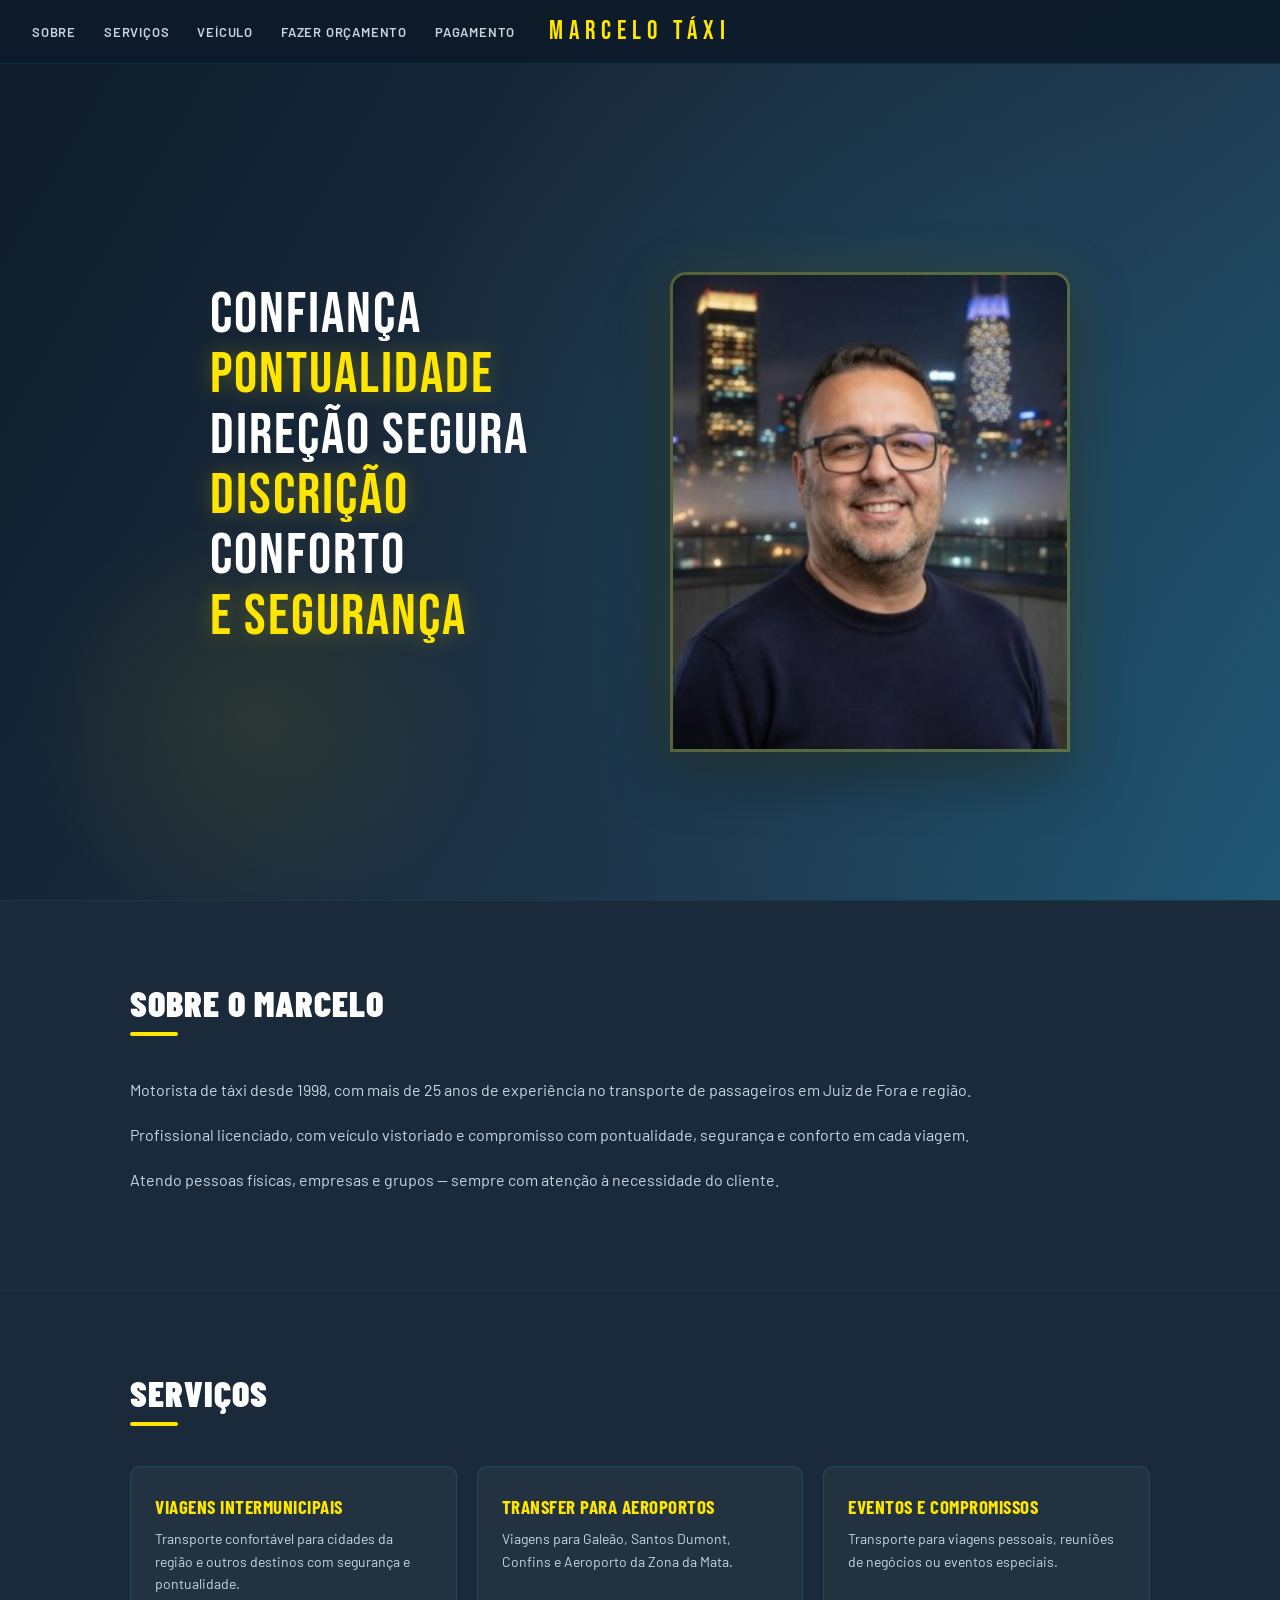
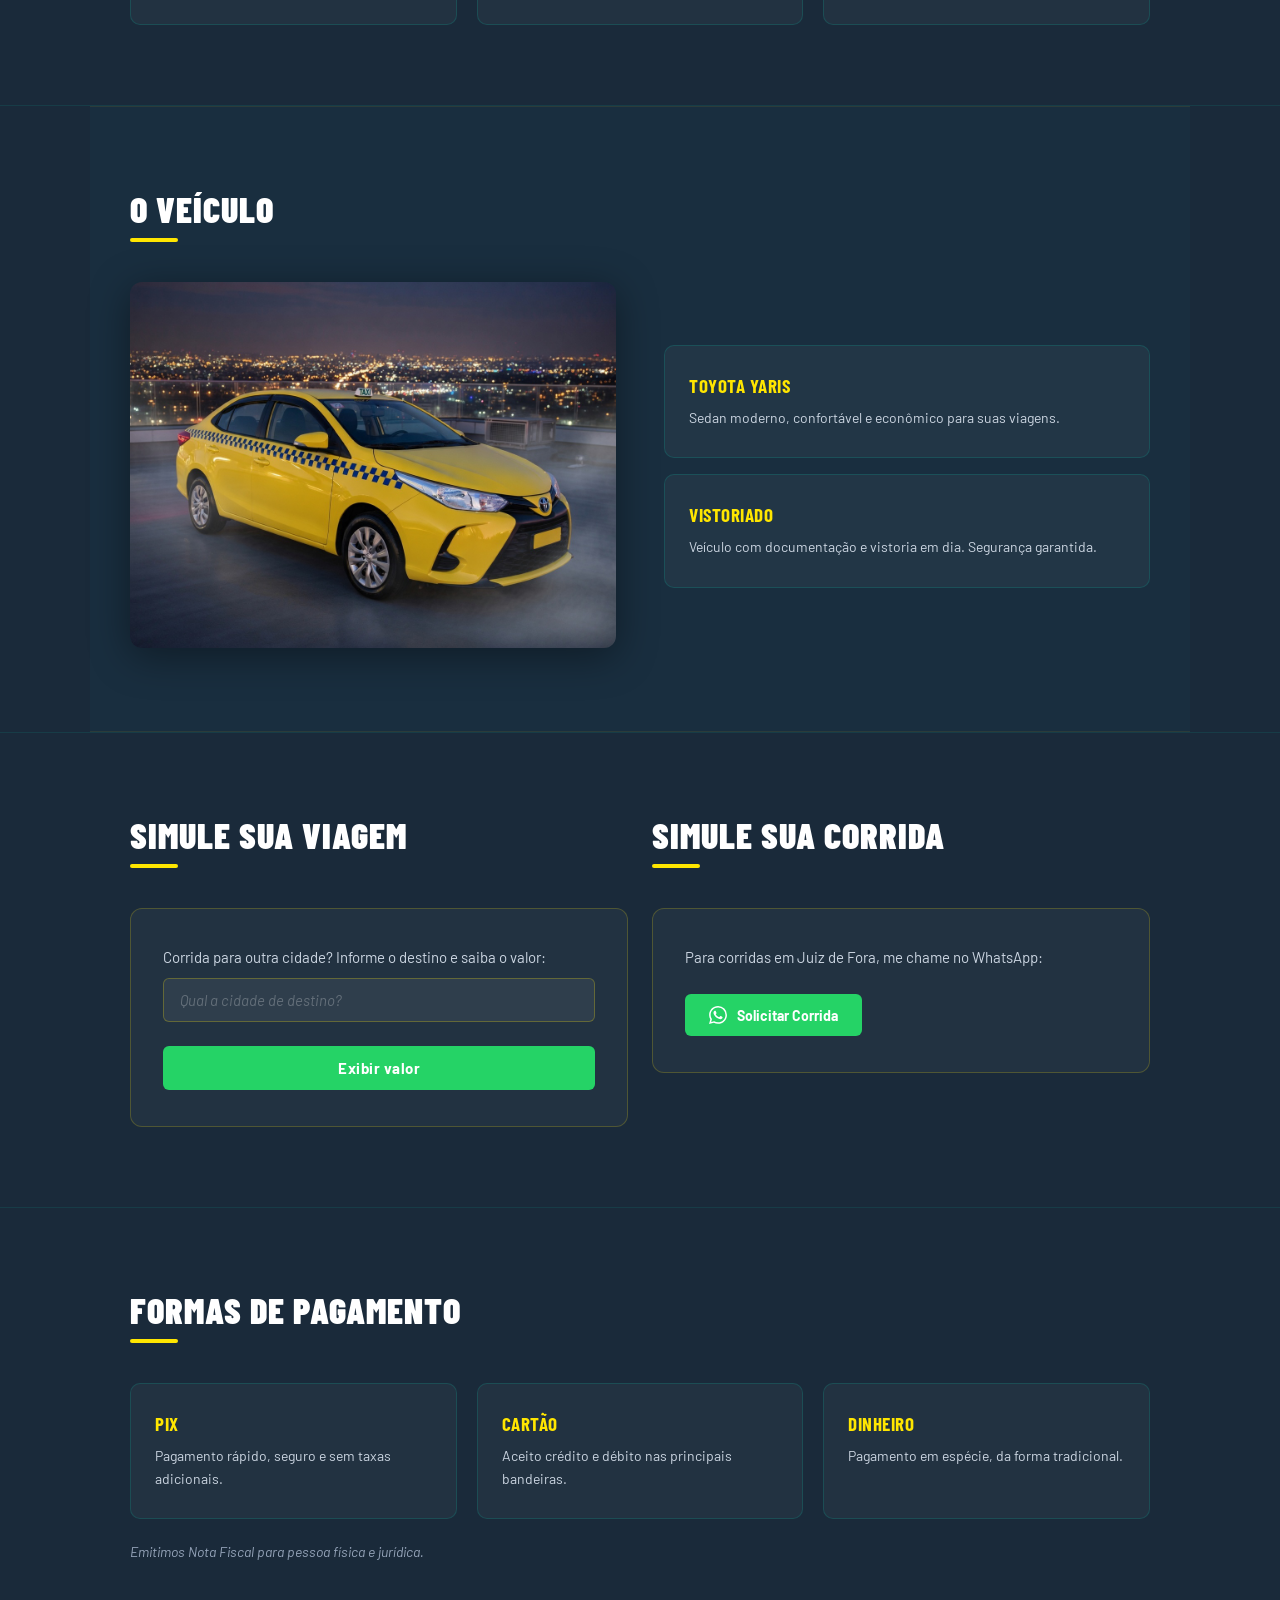
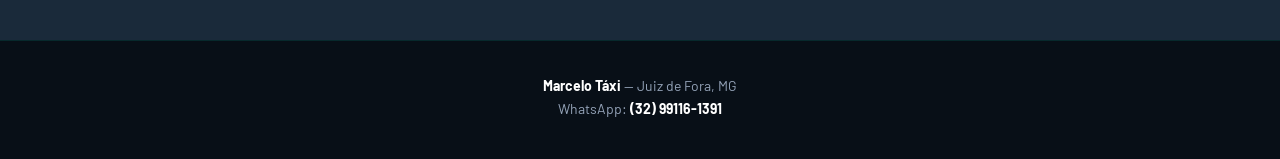
==== index.html @ bb68e085 "Update index.html" ====
<!DOCTYPE html>
<html lang="pt-br">
<head>

<meta charset="UTF-8">
<meta name="viewport" content="width=device-width, initial-scale=1.0">
<title>Marcelo Táxi | Juiz de Fora</title>
<meta name="description" content="Táxi em Juiz de Fora com motorista experiente desde 1998. Viagens intermunicipais, transfer para aeroportos e transporte confortável com veículo vistoriado.">
<link rel="stylesheet" href="style.css">

</head>
<body>

<!-- ── NAVBAR ── -->
<header>
  <div class="header-brand">
    <h1>Marcelo <span>Táxi</span></h1>
  </div>
  <nav>
    <a href="#sobre">Sobre</a>
    <a href="#servicos">Serviços</a>
    <a href="#veiculo">Veículo</a>
    <a href="#calculadora">Fazer Orçamento</a>
    <a href="#pagamento">Pagamento</a>
  </nav>
</header>

<!-- ── HERO ── -->
<section class="hero">
  <div class="hero-inner">

    <div class="hero-text">
      <div class="palavras">
        <span class="palavra pw">CONFIANÇA</span>
        <span class="palavra py">PONTUALIDADE</span>
        <span class="palavra pw">DIREÇÃO SEGURA</span>
        <span class="palavra py">DISCRIÇÃO</span>
        <span class="palavra pw">CONFORTO</span>
        <span class="palavra py">E SEGURANÇA</span>
      </div>
    </div>

    <div class="hero-photo">
      <img src="marcelo_do_taxi.png" alt="Marcelo — Motorista de Táxi em Juiz de Fora">
    </div>

  </div>
</section>

<hr class="divider">

<!-- ── SOBRE ── -->
<section id="sobre" class="section">
  <div class="sobre-inner">
    <div>
      <h2>Sobre o Marcelo</h2>
      <p>Motorista de táxi desde 1998, com mais de 25 anos de experiência no transporte de passageiros em Juiz de Fora e região.</p>
      <p>Profissional licenciado, com veículo vistoriado e compromisso com pontualidade, segurança e conforto em cada viagem.</p>
      <p>Atendo pessoas físicas, empresas e grupos — sempre com atenção à necessidade do cliente.</p>
    </div>
  </div>
</section>

<hr class="divider">

<!-- ── SERVIÇOS ── -->
<section id="servicos" class="section">
  <h2>Serviços</h2>
  <div class="cards">
    <div class="card">
      <h3>Viagens intermunicipais</h3>
      <p>Transporte confortável para cidades da região e outros destinos com segurança e pontualidade.</p>
    </div>
    <div class="card">
      <h3>Transfer para aeroportos</h3>
      <p>Viagens para Galeão, Santos Dumont, Confins e Aeroporto da Zona da Mata.</p>
    </div>
    <div class="card">
      <h3>Eventos e compromissos</h3>
      <p>Transporte para viagens pessoais, reuniões de negócios ou eventos especiais.</p>
    </div>
  </div>
</section>

<hr class="divider">

<!-- ── VEÍCULO ── -->
<section id="veiculo" class="section">
  <h2>O veículo</h2>
  <div class="veiculo-inner">
    <div class="veiculo-foto">
      <img src="taxidosite.jpg" alt="Toyota Yaris Táxi — Marcelo Juiz de Fora">
    </div>
    <div class="veiculo-info">
      <div class="card">
        <h3>Toyota Yaris</h3>
        <p>Sedan moderno, confortável e econômico para suas viagens.</p>
      </div>
      <div class="card">
        <h3>Vistoriado</h3>
        <p>Veículo com documentação e vistoria em dia. Segurança garantida.</p>
      </div>
    </div>
  </div>
</section>

<hr class="divider">

<!-- ── CALCULADORA ── -->
<section id="calculadora" class="section">
  <div class="calc-layout">
    <div>
      <h2>Simule sua viagem</h2>
      <div class="calc-card">
        <div class="calc-input-wrap">
          <label>Corrida para outra cidade? Informe o destino e saiba o valor:</label>
          <input type="text" id="destino-texto" placeholder="Qual a cidade de destino?" class="calc-input">
        </div>
        <div id="tempo-estimado"></div>
        <button class="calc-btn" onclick="exibirValor()">Exibir valor</button>
        <div id="resultado-calc"></div>
      </div>
    </div>
    <div>
      <h2 class="calc-jf-titulo">Simule sua corrida</h2>
      <div class="calc-jf-card">
        <p class="calc-jf-texto">Para corridas em Juiz de Fora, me chame no WhatsApp:</p>
        <a class="calc-wa-btn" href="https://wa.me/5532991161391?text=Oi%20Marcelo%2C%20preciso%20de%20uma%20corrida%2C%20voc%C3%AA%20est%C3%A1%20dispon%C3%ADvel%3F" target="_blank">
          <svg xmlns="http://www.w3.org/2000/svg" width="18" height="18" viewBox="0 0 24 24" fill="white" style="flex-shrink:0"><path d="M17.472 14.382c-.297-.149-1.758-.867-2.03-.967-.273-.099-.471-.148-.67.15-.197.297-.767.966-.94 1.164-.173.199-.347.223-.644.075-.297-.15-1.255-.463-2.39-1.475-.883-.788-1.48-1.761-1.653-2.059-.173-.297-.018-.458.13-.606.134-.133.298-.347.446-.52.149-.174.198-.298.298-.497.099-.198.05-.371-.025-.52-.075-.149-.669-1.612-.916-2.207-.242-.579-.487-.5-.669-.51-.173-.008-.371-.01-.57-.01-.198 0-.52.074-.792.372-.272.297-1.04 1.016-1.04 2.479 0 1.462 1.065 2.875 1.213 3.074.149.198 2.096 3.2 5.077 4.487.709.306 1.262.489 1.694.625.712.227 1.36.195 1.871.118.571-.085 1.758-.719 2.006-1.413.248-.694.248-1.289.173-1.413-.074-.124-.272-.198-.57-.347m-5.421 7.403h-.004a9.87 9.87 0 01-5.031-1.378l-.361-.214-3.741.982.998-3.648-.235-.374a9.86 9.86 0 01-1.51-5.26c.001-5.45 4.436-9.884 9.888-9.884 2.64 0 5.122 1.03 6.988 2.898a9.825 9.825 0 012.893 6.994c-.003 5.45-4.437 9.884-9.885 9.884m8.413-18.297A11.815 11.815 0 0012.05 0C5.495 0 .16 5.335.157 11.892c0 2.096.547 4.142 1.588 5.945L.057 24l6.305-1.654a11.882 11.882 0 005.683 1.448h.005c6.554 0 11.89-5.335 11.893-11.893a11.821 11.821 0 00-3.48-8.413z"/></svg>
          Solicitar Corrida
        </a>
      </div>
    </div>
  </div>
</section>

<hr class="divider">

<!-- ── PAGAMENTO ── -->
<section id="pagamento" class="section">
  <h2>Formas de pagamento</h2>
  <div class="cards">
    <div class="card">
      <h3>Pix</h3>
      <p>Pagamento rápido, seguro e sem taxas adicionais.</p>
    </div>
    <div class="card">
      <h3>Cartão</h3>
      <p>Aceito crédito e débito nas principais bandeiras.</p>
    </div>
    <div class="card">
      <h3>Dinheiro</h3>
      <p>Pagamento em espécie, da forma tradicional.</p>
    </div>
  </div>
  <p class="pagamento-nf">Emitimos Nota Fiscal para pessoa física e jurídica.</p>
</section>

<!-- ── FOOTER ── -->
<footer>
  <p><strong>Marcelo Táxi</strong> — Juiz de Fora, MG</p>
  <p>WhatsApp: <strong>(32) 99116-1391</strong></p>
</footer>

<script src="script.js"></script>
</body>
</html>
---- style.css ----
@import url('https://fonts.googleapis.com/css2?family=Bebas+Neue&family=Barlow+Condensed:wght@700;900&family=Barlow:wght@400;500;600&display=swap');

:root {
  --teal: #FFE600;
  --teal-dark: #ccb800;
  --navy: #1a2a3a;
  --magenta: #6b7280;
  --magenta-hover: #4b5563;
  --white: #ffffff;
  --light: #f0f4f8;
  --gray: #cbd5e1;
  --text-muted: #94a3b8;
  --baltic: #1f6b8e;
  --baltic-hover: #175a78;
}

*, *::before, *::after { box-sizing: border-box; margin: 0; padding: 0; }
html { scroll-behavior: smooth; }

body {
  font-family: 'Barlow', sans-serif;
  background: var(--navy);
  color: var(--white);
  overflow-x: hidden;
}

/* ── NAVBAR ── */
header {
  position: fixed;
  top: 0; left: 0; right: 0;
  z-index: 100;
  display: flex;
  align-items: center;
  justify-content: space-between;
  padding: 0 32px;
  height: 64px;
  background: rgba(13, 27, 42, 0.95);
  backdrop-filter: blur(12px);
  border-bottom: 1px solid rgba(0,184,160,0.15);
}

.header-brand {
  position: absolute;
  left: 50%;
  transform: translateX(-50%);
}

.header-brand h1 {
  font-family: 'Bebas Neue', sans-serif;
  font-size: 26px;
  font-weight: 400;
  letter-spacing: 6px;
  text-transform: uppercase;
  color: #FFE600;
}

.header-brand h1 span { color: #FFE600; }

nav { display: flex; gap: 28px; align-items: center; }

nav a {
  text-decoration: none;
  font-size: 13px;
  font-weight: 600;
  color: var(--gray);
  letter-spacing: 0.8px;
  text-transform: uppercase;
  transition: color 0.2s;
}

nav a:hover { color: var(--teal); }

/* ── HERO ── */
.hero {
  min-height: 100vh;
  padding-top: 64px;
  display: flex;
  align-items: center;
  position: relative;
  overflow: hidden;
  background: linear-gradient(120deg, #0d1b2a 0%, #1a2a3a 40%, #1f3a50 70%, #1f6b8e 120%);
}

.hero::before {
  content: '';
  position: absolute;
  inset: 0;
  background:
    radial-gradient(ellipse 60% 80% at 70% 50%, rgba(31,107,142,0.25) 0%, transparent 70%),
    radial-gradient(ellipse 30% 40% at 20% 80%, rgba(255,230,0,0.08) 0%, transparent 60%);
}

.hero-inner {
  position: relative;
  z-index: 2;
  max-width: 1100px;
  margin: 0 auto;
  padding: 80px 40px;
  display: grid;
  grid-template-columns: 1fr 1fr;
  align-items: center;
  gap: 60px;
}

.palavras {
  display: flex;
  flex-direction: column;
  gap: 0px;
  line-height: 1.05;
  margin-bottom: 32px;
}

.palavra {
  font-family: 'Bebas Neue', sans-serif;
  font-weight: 400;
  text-transform: uppercase;
  letter-spacing: 2px;
  display: block;
  font-size: clamp(36px, 4.5vw, 62px);
}

.pw { color: #ffffff; }
.py { color: #FFE600; filter: drop-shadow(0 0 10px rgba(255,230,0,0.25)); }
.ps {
  font-family: 'Barlow', sans-serif;
  font-weight: 600;
  font-size: clamp(13px, 1.3vw, 18px);
  color: #ffffff;
  letter-spacing: 1px;
  text-transform: none;
  opacity: 0.7;
  margin-top: 4px;
}

.hero-btn {
  display: inline-flex;
  align-items: center;
  gap: 10px;
  color: var(--white);
  padding: 14px 32px;
  font-size: 15px;
  font-weight: 700;
  text-decoration: none;
  border-radius: 4px;
  letter-spacing: 0.5px;
  transition: background 0.2s, transform 0.15s;
  border: none;
  cursor: pointer;
}

.hero-btn.whatsapp-btn { background: #25d366; }
.hero-btn.whatsapp-btn:hover { background: #1ebe5d; transform: translateY(-2px); }

/* ── HERO NOME ── */
.hero-photo {
  display: flex;
  flex-direction: column;
  align-items: center;
  justify-content: flex-end;
  margin-top: 60px;
}

.hero-nome {
  font-family: 'Bebas Neue', sans-serif;
  font-size: clamp(16px, 1.8vw, 22px);
  font-weight: 400;
  letter-spacing: 2px;
  text-transform: uppercase;
  color: #ffffff;
  text-align: center;
  margin-bottom: 14px;
}

.hero-nome span {
  color: #FFE600;
}

.hero-photo img {
  width: 100%;
  max-width: 400px;
  height: 480px;
  object-fit: cover;
  object-position: top center;
  border-radius: 16px 16px 0 0;
  border: 3px solid rgba(255,230,0,0.25);
  box-shadow: 0 0 60px rgba(255,230,0,0.10), 0 20px 60px rgba(0,0,0,0.4);
}

/* ── SECTIONS ── */
.section {
  max-width: 1100px;
  margin: 0 auto;
  padding: 80px 40px;
}

.section h2 {
  font-family: 'Barlow Condensed', sans-serif;
  font-size: 36px;
  font-weight: 900;
  text-transform: uppercase;
  letter-spacing: 1px;
  color: var(--white);
  margin-bottom: 40px;
  display: inline-block;
}

.section h2::after {
  content: '';
  display: block;
  width: 48px;
  height: 4px;
  background: var(--teal);
  margin-top: 8px;
  border-radius: 2px;
}

.divider { border: none; border-top: 1px solid rgba(0,184,160,0.12); }

/* ── CARDS ── */
.cards {
  display: grid;
  grid-template-columns: repeat(auto-fit, minmax(220px, 1fr));
  gap: 20px;
}

.card {
  background: rgba(255,255,255,0.04);
  border: 1px solid rgba(0,184,160,0.2);
  border-radius: 10px;
  padding: 28px 24px;
  transition: border-color 0.2s, transform 0.2s;
}

.card:hover { border-color: var(--teal); transform: translateY(-4px); }

.card h3 {
  font-family: 'Barlow Condensed', sans-serif;
  font-size: 19px;
  font-weight: 700;
  text-transform: uppercase;
  color: var(--teal);
  margin-bottom: 10px;
  letter-spacing: 0.5px;
}

.card p { font-size: 14px; color: var(--gray); line-height: 1.6; }

/* ── SOBRE ── */
#sobre .sobre-inner { display: grid; grid-template-columns: 1fr; gap: 60px; align-items: center; }
#sobre p { font-size: 16px; line-height: 1.8; color: var(--gray); margin-bottom: 16px; }

/* ── VEICULO ── */
#veiculo {
  background: rgba(31,107,142,0.06);
  border-top: 1px solid rgba(255,230,0,0.08);
  border-bottom: 1px solid rgba(255,230,0,0.08);
}

.veiculo-inner { display: grid; grid-template-columns: 1fr 1fr; gap: 48px; align-items: center; }

.veiculo-foto img {
  width: 100%;
  border-radius: 12px;
  box-shadow: 0 8px 40px rgba(0,0,0,0.4);
}

.veiculo-info { display: flex; flex-direction: column; gap: 16px; }

/* ── CALCULADORA ── */
.calc-layout {
  display: grid;
  grid-template-columns: 1fr 1fr;
  gap: 24px;
  align-items: start;
}

.calc-jf-titulo {
  font-family: 'Barlow Condensed', sans-serif;
  font-size: 36px;
  font-weight: 900;
  text-transform: uppercase;
  letter-spacing: 1px;
  color: var(--white);
  margin-bottom: 40px;
  display: inline-block;
}

.calc-jf-titulo::after {
  content: '';
  display: block;
  width: 48px;
  height: 4px;
  background: var(--teal);
  margin-top: 8px;
  border-radius: 2px;
}

.calc-card {
  background: rgba(255,255,255,0.04);
  border: 1px solid rgba(255,230,0,0.2);
  border-radius: 12px;
  padding: 36px 32px;
}

.calc-jf-card {
  background: rgba(255,255,255,0.04);
  border: 1px solid rgba(255,230,0,0.2);
  border-radius: 12px;
  padding: 36px 32px;
  display: flex;
  flex-direction: column;
  gap: 20px;
}

.calc-jf-texto { font-size: 15px; color: var(--gray); line-height: 1.7; }

.calc-input-wrap { margin-bottom: 16px; }

.calc-input-wrap label {
  display: block;
  font-size: 15px;
  font-weight: 400;
  color: var(--gray);
  line-height: 1.7;
  margin-bottom: 8px;
  text-transform: none;
  letter-spacing: 0;
}

.calc-input {
  width: 100%;
  padding: 12px 16px;
  background: rgba(255,255,255,0.06);
  border: 1px solid rgba(255,230,0,0.25);
  border-radius: 6px;
  color: var(--white);
  font-size: 15px;
  font-family: 'Barlow', sans-serif;
  outline: none;
  transition: border-color 0.2s;
}

.calc-input:focus { border-color: var(--teal); }
.calc-input::placeholder { color: rgba(255,255,255,0.25); font-style: italic; }

.calc-btn {
  width: 100%;
  margin-top: 8px;
  background: #25d366;
  color: var(--white);
  border: none;
  padding: 13px;
  font-size: 15px;
  font-weight: 700;
  font-family: 'Barlow', sans-serif;
  letter-spacing: 0.5px;
  border-radius: 6px;
  cursor: pointer;
  transition: background 0.2s;
}

.calc-btn:hover { background: #1ebe5d; }

.calc-erro { color: #f87171; font-size: 14px; margin-top: 10px; display: block; }

.calc-sucesso {
  margin-top: 20px;
  background: rgba(255,230,0,0.04);
  border: 1px solid rgba(255,230,0,0.15);
  border-radius: 10px;
  padding: 20px;
  display: flex;
  flex-direction: column;
  gap: 16px;
}

.calc-divider { border: none; border-top: 1px solid rgba(255,255,255,0.08); }

.calc-ou {
  text-align: center;
  color: #94a3b8;
  font-size: 12px;
  font-weight: 700;
  letter-spacing: 1px;
  text-transform: uppercase;
}

.calc-opcao {
  border-radius: 8px;
  padding: 16px;
  display: flex;
  flex-direction: column;
  gap: 4px;
}

.calc-opcao.parcelado { background: rgba(255,255,255,0.05); border: 1px solid rgba(255,255,255,0.12); }
.calc-opcao.avista { background: rgba(255,230,0,0.07); border: 1px solid rgba(255,230,0,0.25); }

.calc-opcao-titulo {
  font-size: 11px;
  font-weight: 700;
  text-transform: uppercase;
  letter-spacing: 1px;
  color: #94a3b8;
  margin-bottom: 4px;
}

.calc-opcao.avista .calc-opcao-titulo { color: #FFE600; }
.calc-opcao-valor { font-size: 14px; color: #cbd5e1; }
.calc-opcao-valor span { font-size: 22px; font-weight: 700; color: #fff; }
.calc-opcao.avista .calc-opcao-valor span { color: #FFE600; font-size: 26px; }
.calc-opcao-total { font-size: 12px; color: #94a3b8; }
.calc-opcao-economia { font-size: 12px; color: #4ade80; font-weight: 600; }
.calc-pedagio { font-size: 11px; color: #94a3b8; font-style: italic; margin-top: 4px; }
.calc-pedagio-destaque { font-size: 12px; color: #fbbf24; font-weight: 600; margin-top: 6px; }

/* ── NÃO ENCONTRADO ── */
.calc-nao-encontrado {
  margin-top: 16px;
  background: rgba(255,255,255,0.04);
  border: 1px solid rgba(255,255,255,0.1);
  border-radius: 10px;
  padding: 20px;
  display: flex;
  flex-direction: column;
  gap: 10px;
}

.calc-nao-encontrado p { font-size: 14px; color: var(--gray); margin: 0; }
.calc-nao-encontrado p:first-child { color: #fbbf24; font-weight: 600; }

.calc-wa-btn {
  display: inline-flex;
  align-items: center;
  gap: 10px;
  background: #25d366;
  color: var(--white);
  padding: 12px 24px;
  font-size: 14px;
  font-weight: 700;
  text-decoration: none;
  border-radius: 6px;
  margin-top: 4px;
  transition: background 0.2s;
  width: fit-content;
}

.calc-wa-btn:hover { background: #1ebe5d; }

/* ── PAGAMENTO ── */
.pagamento-nf { margin-top: 24px; font-size: 14px; color: var(--text-muted); font-style: italic; }

/* ── FOOTER ── */
footer {
  background: #080f17;
  text-align: center;
  padding: 36px 20px;
  border-top: 1px solid rgba(0,184,160,0.15);
}

footer p { color: var(--text-muted); font-size: 14px; margin-bottom: 6px; }
footer p strong { color: var(--white); }

/* ── RESPONSIVE ── */
@media (max-width: 768px) {
  /* Navbar */
  header {
    padding: 0 16px;
    justify-content: center;
  }
  .header-brand {
    position: static;
    transform: none;
  }
  nav { display: none; }

  /* Hero */
  .hero-inner {
    grid-template-columns: 1fr;
    padding: 40px 24px 0;
    gap: 24px;
    text-align: center;
  }
  .palavras { align-items: center; }
  .hero-photo {
    margin-top: 0;
    justify-content: center;
  }
  .hero-photo img {
    height: 380px;
    max-width: 280px;
    border-radius: 12px 12px 0 0;
  }
  .hero-nome { font-size: 14px; letter-spacing: 1px; }

  /* Sections */
  .section { padding: 48px 20px; }

  /* Sobre */
  #sobre .sobre-inner { grid-template-columns: 1fr; gap: 24px; }

  /* Veiculo */
  .veiculo-inner { grid-template-columns: 1fr; gap: 24px; }

  /* Calculadora */
  .calc-layout { grid-template-columns: 1fr; gap: 40px; }
  .calc-jf-titulo { font-size: 28px; }

  /* Cards */
  .cards { grid-template-columns: 1fr; }
}
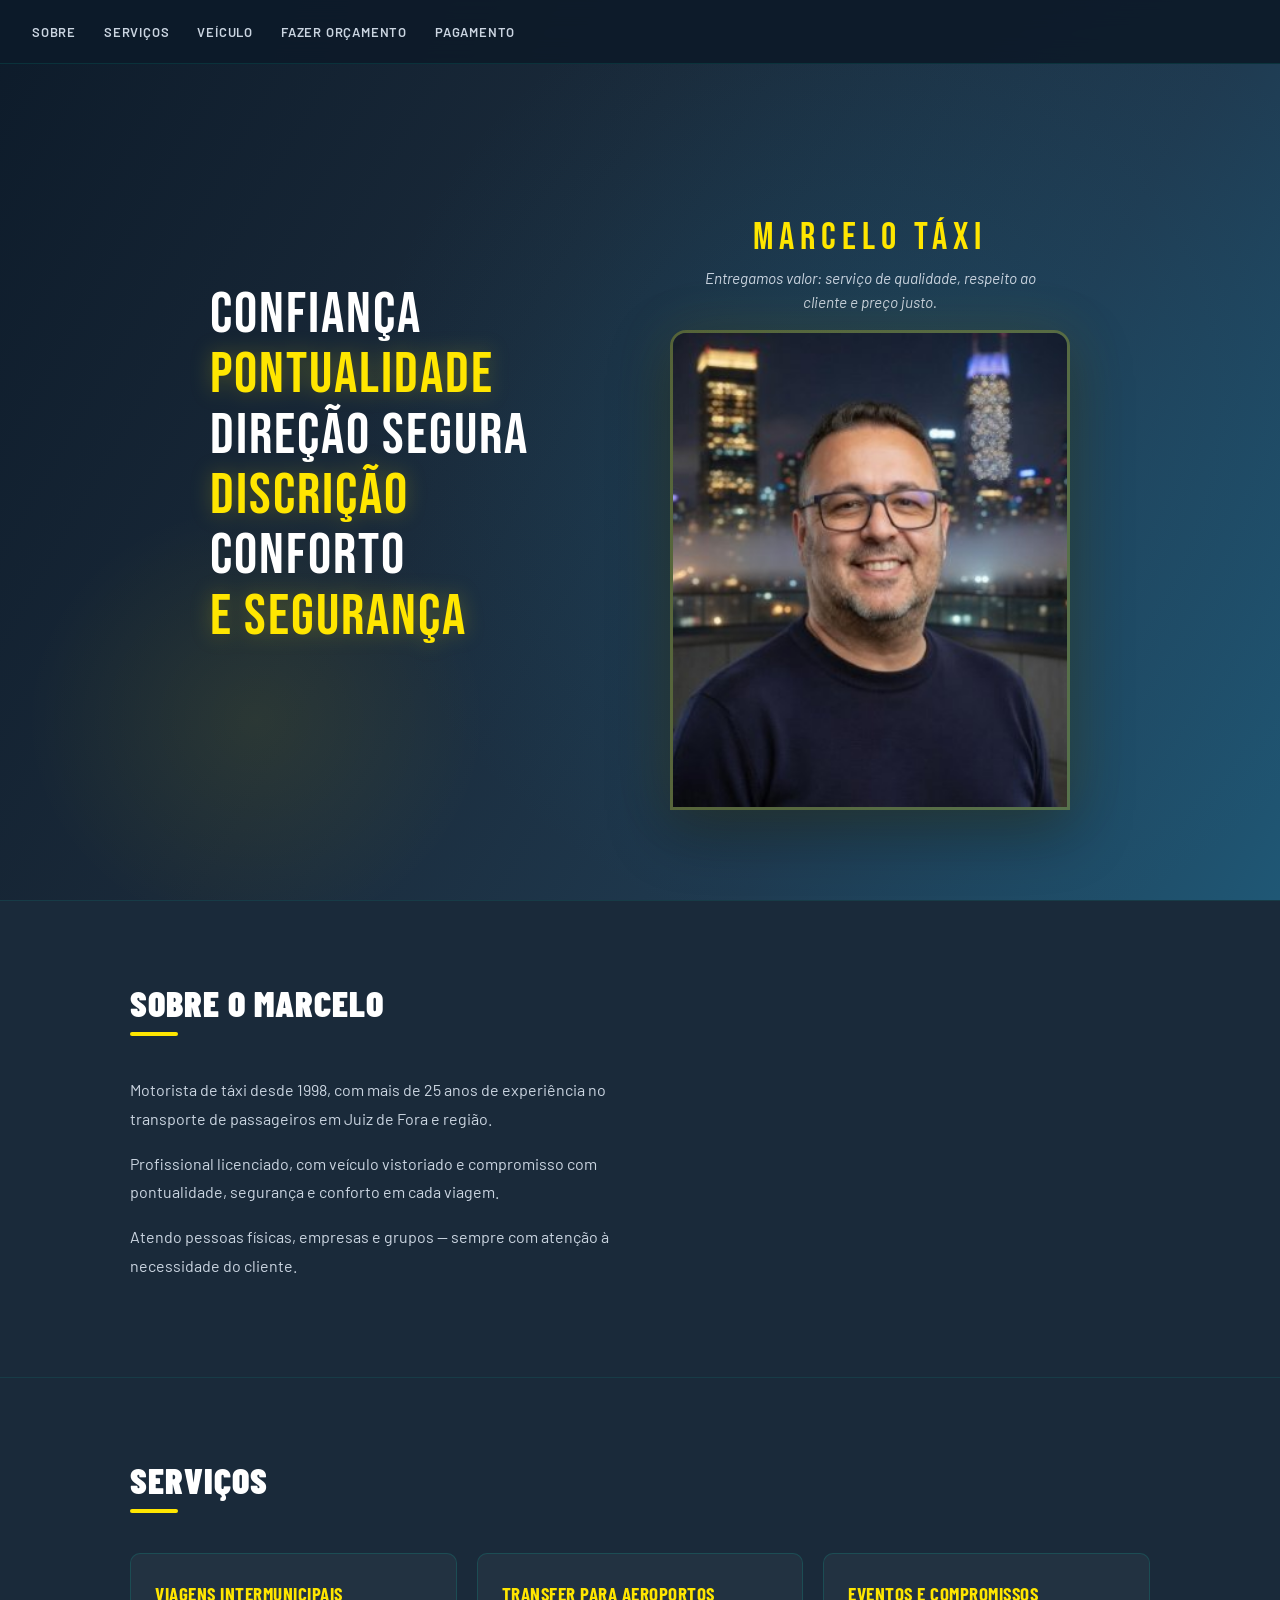
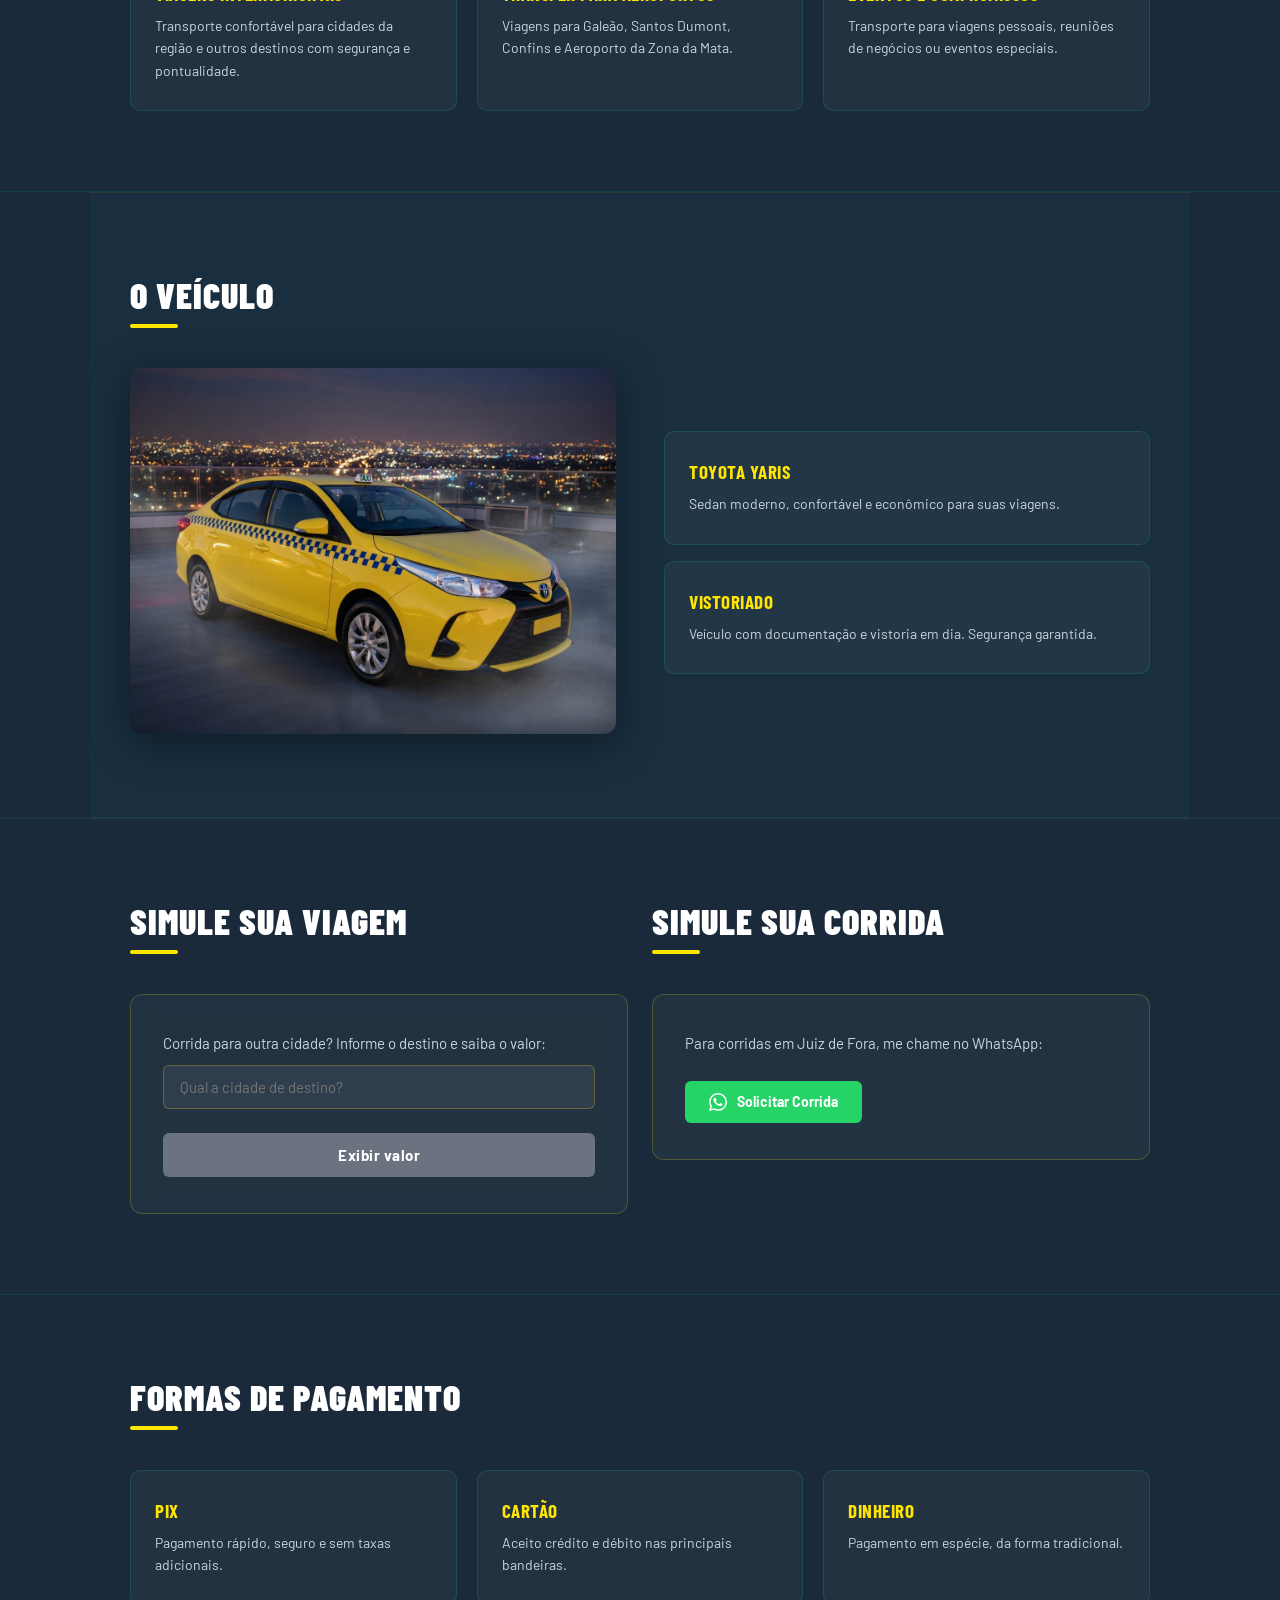
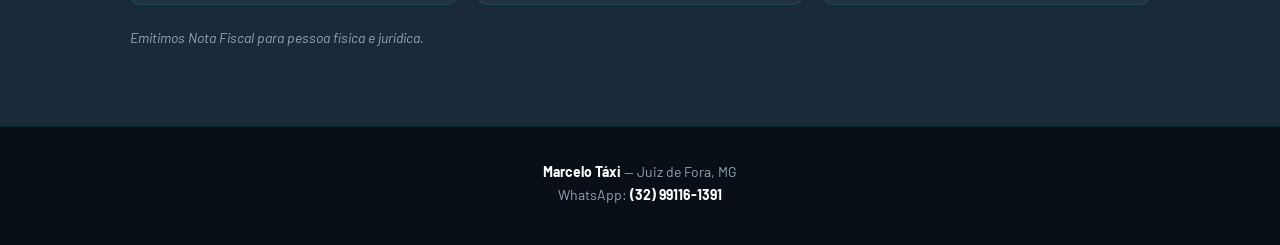
==== commit 9dde3c6e: "Update index.html" ====
--- a/index.html
+++ b/index.html
@@ -14,9 +14,6 @@
 
 <!-- ── NAVBAR ── -->
 <header>
-  <div class="header-brand">
-    <h1>Marcelo <span>Táxi</span></h1>
-  </div>
   <nav>
     <a href="#sobre">Sobre</a>
     <a href="#servicos">Serviços</a>
@@ -42,6 +39,10 @@
     </div>
 
     <div class="hero-photo">
+      <div class="hero-tagline">
+        <span class="hero-tagline-nome">Marcelo Táxi</span>
+        <span class="hero-tagline-sub">Entregamos valor: serviço de qualidade, respeito ao cliente e preço justo.</span>
+      </div>
       <img src="marcelo_do_taxi.png" alt="Marcelo — Motorista de Táxi em Juiz de Fora">
     </div>
 
--- a/style.css
+++ b/style.css
@@ -15,6 +15,7 @@
 }
 
 *, *::before, *::after { box-sizing: border-box; margin: 0; padding: 0; }
+
 html { scroll-behavior: smooth; }
 
 body {
@@ -54,9 +55,15 @@
   color: #FFE600;
 }
 
-.header-brand h1 span { color: #FFE600; }
-
-nav { display: flex; gap: 28px; align-items: center; }
+.header-brand h1 span {
+  color: #FFE600;
+}
+
+nav {
+  display: flex;
+  gap: 28px;
+  align-items: center;
+}
 
 nav a {
   text-decoration: none;
@@ -69,6 +76,19 @@
 }
 
 nav a:hover { color: var(--teal); }
+
+.btn-cta {
+  background: var(--magenta);
+  color: var(--white) !important;
+  padding: 10px 22px;
+  border-radius: 4px;
+  font-weight: 700 !important;
+  font-size: 13px !important;
+  letter-spacing: 0.8px;
+  transition: background 0.2s !important;
+}
+
+.btn-cta:hover { background: var(--magenta-hover) !important; color: var(--white) !important; }
 
 /* ── HERO ── */
 .hero {
@@ -102,6 +122,13 @@
   gap: 60px;
 }
 
+.hero-inner.hero-single {
+  grid-template-columns: 1fr;
+  max-width: 700px;
+  text-align: left;
+}
+
+/* ── PALAVRAS HERO ── */
 .palavras {
   display: flex;
   flex-direction: column;
@@ -132,10 +159,52 @@
   margin-top: 4px;
 }
 
+.hero-text h2 {
+  font-family: 'Barlow Condensed', sans-serif;
+  font-size: clamp(42px, 6vw, 72px);
+  font-weight: 900;
+  line-height: 1.0;
+  text-transform: uppercase;
+  letter-spacing: 1px;
+  color: var(--white);
+  margin-bottom: 20px;
+}
+
+.hero-text h2 span { color: var(--teal); }
+
+.hero-text p {
+  font-size: 17px;
+  line-height: 1.6;
+  color: var(--gray);
+  margin-bottom: 36px;
+  max-width: 440px;
+}
+
+.hero-badges {
+  display: flex;
+  gap: 10px;
+  margin-bottom: 32px;
+  flex-wrap: wrap;
+}
+
+.badge {
+  border: 2px solid var(--white);
+  color: var(--white);
+  padding: 6px 16px;
+  font-size: 13px;
+  font-weight: 700;
+  letter-spacing: 1px;
+  text-transform: uppercase;
+  border-radius: 3px;
+}
+
+.badge.teal { border-color: var(--teal); color: var(--teal); }
+
 .hero-btn {
   display: inline-flex;
   align-items: center;
   gap: 10px;
+  background: var(--magenta);
   color: var(--white);
   padding: 14px 32px;
   font-size: 15px;
@@ -148,31 +217,234 @@
   cursor: pointer;
 }
 
-.hero-btn.whatsapp-btn { background: #25d366; }
-.hero-btn.whatsapp-btn:hover { background: #1ebe5d; transform: translateY(-2px); }
-
-/* ── HERO NOME ── */
+.hero-btn.whatsapp-btn {
+  background: #25d366;
+}
+
+.hero-btn.whatsapp-btn:hover {
+  background: #1ebe5d;
+  transform: translateY(-2px);
+}
+
+/* ── CALCULADORA ── */
+.calc-card {
+  background: rgba(255,255,255,0.05);
+  border: 1px solid rgba(0,184,160,0.3);
+  border-radius: 12px;
+  padding: 36px 32px;
+  backdrop-filter: blur(8px);
+}
+
+.calc-card h3 {
+  font-family: 'Barlow Condensed', sans-serif;
+  font-size: 22px;
+  font-weight: 900;
+  text-transform: uppercase;
+  letter-spacing: 1px;
+  color: var(--teal);
+  margin-bottom: 20px;
+}
+
+.calc-card select {
+  width: 100%;
+  padding: 12px 16px;
+  background: rgba(255,255,255,0.08);
+  border: 1px solid rgba(0,184,160,0.4);
+  border-radius: 6px;
+  color: var(--white);
+  font-size: 15px;
+  font-family: 'Barlow', sans-serif;
+  appearance: none;
+  margin-bottom: 16px;
+  cursor: pointer;
+}
+
+.calc-card select option { background: #1a2a3a; color: var(--white); }
+
+.calc-card button {
+  width: 100%;
+  background: var(--magenta);
+  color: var(--white);
+  border: none;
+  padding: 13px;
+  font-size: 15px;
+  font-weight: 700;
+  font-family: 'Barlow', sans-serif;
+  letter-spacing: 0.5px;
+  border-radius: 6px;
+  cursor: pointer;
+  transition: background 0.2s;
+}
+
+.calc-card button:hover { background: var(--magenta-hover); }
+
+#resultado {
+  margin-top: 16px;
+  font-size: 18px;
+  font-weight: 700;
+  color: var(--teal);
+  min-height: 28px;
+  text-align: center;
+}
+
+/* ── SECTIONS ── */
+.section {
+  max-width: 1100px;
+  margin: 0 auto;
+  padding: 80px 40px;
+}
+
+.section h2 {
+  font-family: 'Barlow Condensed', sans-serif;
+  font-size: 36px;
+  font-weight: 900;
+  text-transform: uppercase;
+  letter-spacing: 1px;
+  color: var(--white);
+  margin-bottom: 40px;
+  position: relative;
+  display: inline-block;
+}
+
+.section h2::after {
+  content: '';
+  display: block;
+  width: 48px;
+  height: 4px;
+  background: var(--teal);
+  margin-top: 8px;
+  border-radius: 2px;
+}
+
+/* ── DIVIDER ── */
+.divider {
+  border: none;
+  border-top: 1px solid rgba(0,184,160,0.12);
+}
+
+/* ── CARDS ── */
+.cards {
+  display: grid;
+  grid-template-columns: repeat(auto-fit, minmax(220px, 1fr));
+  gap: 20px;
+}
+
+.card {
+  background: rgba(255,255,255,0.04);
+  border: 1px solid rgba(0,184,160,0.2);
+  border-radius: 10px;
+  padding: 28px 24px;
+  transition: border-color 0.2s, transform 0.2s;
+}
+
+.card:hover {
+  border-color: var(--teal);
+  transform: translateY(-4px);
+}
+
+.card h3 {
+  font-family: 'Barlow Condensed', sans-serif;
+  font-size: 19px;
+  font-weight: 700;
+  text-transform: uppercase;
+  color: var(--teal);
+  margin-bottom: 10px;
+  letter-spacing: 0.5px;
+}
+
+.card p {
+  font-size: 14px;
+  color: var(--gray);
+  line-height: 1.6;
+}
+
+/* ── SOBRE ── */
+#sobre .sobre-inner {
+  display: grid;
+  grid-template-columns: 1fr 1fr;
+  gap: 60px;
+  align-items: center;
+}
+
+#sobre p {
+  font-size: 16px;
+  line-height: 1.8;
+  color: var(--gray);
+  margin-bottom: 16px;
+}
+
+.stat-box {
+  display: flex;
+  gap: 24px;
+  flex-wrap: wrap;
+  margin-top: 8px;
+}
+
+.stat {
+  background: rgba(0,184,160,0.1);
+  border: 1px solid rgba(0,184,160,0.3);
+  border-radius: 8px;
+  padding: 20px 24px;
+  flex: 1;
+  min-width: 120px;
+  text-align: center;
+}
+
+.stat strong {
+  display: block;
+  font-family: 'Barlow Condensed', sans-serif;
+  font-size: 36px;
+  font-weight: 900;
+  color: var(--teal);
+}
+
+.stat span {
+  font-size: 13px;
+  color: var(--text-muted);
+  text-transform: uppercase;
+  letter-spacing: 0.5px;
+}
+
+/* ── VEICULO ── */
+#veiculo {
+  background: rgba(31,107,142,0.06);
+  border-top: 1px solid rgba(255,230,0,0.08);
+  border-bottom: 1px solid rgba(255,230,0,0.08);
+}
+
+/* ── HERO PHOTO ── */
 .hero-photo {
   display: flex;
   flex-direction: column;
-  align-items: center;
-  justify-content: flex-end;
+  justify-content: center;
+  align-items: center;
   margin-top: 60px;
-}
-
-.hero-nome {
+  gap: 16px;
+}
+
+.hero-tagline {
+  display: flex;
+  flex-direction: column;
+  align-items: center;
+  text-align: center;
+  gap: 6px;
+}
+
+.hero-tagline-nome {
   font-family: 'Bebas Neue', sans-serif;
-  font-size: clamp(16px, 1.8vw, 22px);
-  font-weight: 400;
-  letter-spacing: 2px;
-  text-transform: uppercase;
-  color: #ffffff;
-  text-align: center;
-  margin-bottom: 14px;
-}
-
-.hero-nome span {
+  font-size: clamp(28px, 3vw, 42px);
+  letter-spacing: 6px;
   color: #FFE600;
+  text-transform: uppercase;
+}
+
+.hero-tagline-sub {
+  font-family: 'Barlow', sans-serif;
+  font-size: clamp(13px, 1.2vw, 16px);
+  color: var(--gray);
+  font-style: italic;
+  max-width: 340px;
+  line-height: 1.5;
 }
 
 .hero-photo img {
@@ -186,85 +458,26 @@
   box-shadow: 0 0 60px rgba(255,230,0,0.10), 0 20px 60px rgba(0,0,0,0.4);
 }
 
-/* ── SECTIONS ── */
-.section {
-  max-width: 1100px;
-  margin: 0 auto;
-  padding: 80px 40px;
-}
-
-.section h2 {
-  font-family: 'Barlow Condensed', sans-serif;
-  font-size: 36px;
-  font-weight: 900;
-  text-transform: uppercase;
-  letter-spacing: 1px;
-  color: var(--white);
-  margin-bottom: 40px;
-  display: inline-block;
-}
-
-.section h2::after {
-  content: '';
-  display: block;
-  width: 48px;
-  height: 4px;
-  background: var(--teal);
-  margin-top: 8px;
-  border-radius: 2px;
-}
-
-.divider { border: none; border-top: 1px solid rgba(0,184,160,0.12); }
-
-/* ── CARDS ── */
-.cards {
+/* ── VEICULO FOTO ── */
+.veiculo-inner {
   display: grid;
-  grid-template-columns: repeat(auto-fit, minmax(220px, 1fr));
-  gap: 20px;
-}
-
-.card {
-  background: rgba(255,255,255,0.04);
-  border: 1px solid rgba(0,184,160,0.2);
-  border-radius: 10px;
-  padding: 28px 24px;
-  transition: border-color 0.2s, transform 0.2s;
-}
-
-.card:hover { border-color: var(--teal); transform: translateY(-4px); }
-
-.card h3 {
-  font-family: 'Barlow Condensed', sans-serif;
-  font-size: 19px;
-  font-weight: 700;
-  text-transform: uppercase;
-  color: var(--teal);
-  margin-bottom: 10px;
-  letter-spacing: 0.5px;
-}
-
-.card p { font-size: 14px; color: var(--gray); line-height: 1.6; }
-
-/* ── SOBRE ── */
-#sobre .sobre-inner { display: grid; grid-template-columns: 1fr; gap: 60px; align-items: center; }
-#sobre p { font-size: 16px; line-height: 1.8; color: var(--gray); margin-bottom: 16px; }
-
-/* ── VEICULO ── */
-#veiculo {
-  background: rgba(31,107,142,0.06);
-  border-top: 1px solid rgba(255,230,0,0.08);
-  border-bottom: 1px solid rgba(255,230,0,0.08);
-}
-
-.veiculo-inner { display: grid; grid-template-columns: 1fr 1fr; gap: 48px; align-items: center; }
+  grid-template-columns: 1fr 1fr;
+  gap: 48px;
+  align-items: center;
+}
 
 .veiculo-foto img {
   width: 100%;
   border-radius: 12px;
   box-shadow: 0 8px 40px rgba(0,0,0,0.4);
-}
-
-.veiculo-info { display: flex; flex-direction: column; gap: 16px; }
+  background: transparent;
+}
+
+.veiculo-info {
+  display: flex;
+  flex-direction: column;
+  gap: 16px;
+}
 
 /* ── CALCULADORA ── */
 .calc-layout {
@@ -274,6 +487,16 @@
   align-items: start;
 }
 
+.calc-jf-card {
+  background: rgba(255,255,255,0.04);
+  border: 1px solid rgba(255,230,0,0.2);
+  border-radius: 12px;
+  padding: 36px 32px;
+  display: flex;
+  flex-direction: column;
+  gap: 20px;
+}
+
 .calc-jf-titulo {
   font-family: 'Barlow Condensed', sans-serif;
   font-size: 36px;
@@ -281,7 +504,6 @@
   text-transform: uppercase;
   letter-spacing: 1px;
   color: var(--white);
-  margin-bottom: 40px;
   display: inline-block;
 }
 
@@ -295,6 +517,16 @@
   border-radius: 2px;
 }
 
+.calc-jf-texto {
+  font-size: 15px;
+  color: var(--gray);
+  line-height: 1.7;
+}
+
+.calc-wrapper {
+  max-width: 600px;
+}
+
 .calc-card {
   background: rgba(255,255,255,0.04);
   border: 1px solid rgba(255,230,0,0.2);
@@ -302,19 +534,16 @@
   padding: 36px 32px;
 }
 
-.calc-jf-card {
-  background: rgba(255,255,255,0.04);
-  border: 1px solid rgba(255,230,0,0.2);
-  border-radius: 12px;
-  padding: 36px 32px;
-  display: flex;
-  flex-direction: column;
-  gap: 20px;
-}
-
-.calc-jf-texto { font-size: 15px; color: var(--gray); line-height: 1.7; }
-
-.calc-input-wrap { margin-bottom: 16px; }
+.calc-desc {
+  font-size: 15px;
+  color: var(--gray);
+  margin-bottom: 28px;
+  line-height: 1.6;
+}
+
+.calc-input-wrap {
+  margin-bottom: 16px;
+}
 
 .calc-input-wrap label {
   display: block;
@@ -340,8 +569,31 @@
   transition: border-color 0.2s;
 }
 
-.calc-input:focus { border-color: var(--teal); }
-.calc-input::placeholder { color: rgba(255,255,255,0.25); font-style: italic; }
+.calc-input:focus {
+  border-color: var(--teal);
+}
+
+.calc-input.disabled {
+  opacity: 0.5;
+  cursor: not-allowed;
+}
+
+.calc-tempo-box {
+  background: rgba(255,255,255,0.04);
+  border: 1px solid rgba(255,255,255,0.1);
+  border-radius: 8px;
+  padding: 14px 16px;
+  margin: 14px 0;
+  display: flex;
+  flex-direction: column;
+  gap: 6px;
+}
+
+.calc-tempo-obs {
+  font-size: 11px;
+  color: #64748b;
+  font-style: italic;
+}
 
 .calc-btn {
   width: 100%;
@@ -361,10 +613,22 @@
 
 .calc-btn:hover { background: #1ebe5d; }
 
-.calc-erro { color: #f87171; font-size: 14px; margin-top: 10px; display: block; }
+.calc-resultado {
+  margin-top: 20px;
+  min-height: 20px;
+}
+
+.calc-erro {
+  color: #f87171;
+  font-size: 14px;
+}
+
+.calc-loading {
+  color: var(--gray);
+  font-size: 14px;
+}
 
 .calc-sucesso {
-  margin-top: 20px;
   background: rgba(255,230,0,0.04);
   border: 1px solid rgba(255,230,0,0.15);
   border-radius: 10px;
@@ -374,15 +638,26 @@
   gap: 16px;
 }
 
-.calc-divider { border: none; border-top: 1px solid rgba(255,255,255,0.08); }
+.calc-divider {
+  border: none;
+  border-top: 1px solid rgba(255,255,255,0.08);
+  margin: 0;
+}
+
+.calc-opcoes {
+  display: grid;
+  grid-template-columns: 1fr 1fr;
+  gap: 12px;
+}
 
 .calc-ou {
   text-align: center;
-  color: #94a3b8;
-  font-size: 12px;
-  font-weight: 700;
+  color: var(--text-muted);
+  font-size: 13px;
+  font-weight: 600;
   letter-spacing: 1px;
   text-transform: uppercase;
+  margin: -4px 0;
 }
 
 .calc-opcao {
@@ -393,28 +668,90 @@
   gap: 4px;
 }
 
-.calc-opcao.parcelado { background: rgba(255,255,255,0.05); border: 1px solid rgba(255,255,255,0.12); }
-.calc-opcao.avista { background: rgba(255,230,0,0.07); border: 1px solid rgba(255,230,0,0.25); }
+.calc-opcao.parcelado {
+  background: rgba(255,255,255,0.05);
+  border: 1px solid rgba(255,255,255,0.12);
+}
+
+.calc-opcao.avista {
+  background: rgba(255,230,0,0.07);
+  border: 1px solid rgba(255,230,0,0.25);
+}
 
 .calc-opcao-titulo {
+  font-size: 12px;
+  font-weight: 700;
+  text-transform: uppercase;
+  letter-spacing: 1px;
+  color: var(--text-muted);
+  margin-bottom: 4px;
+}
+
+.calc-opcao.avista .calc-opcao-titulo {
+  color: #FFE600;
+}
+
+.calc-opcao-valor {
+  font-size: 15px;
+  color: var(--gray);
+}
+
+.calc-opcao-valor span {
+  font-size: 22px;
+  font-weight: 700;
+  color: var(--white);
+}
+
+.calc-opcao.avista .calc-opcao-valor span {
+  color: #FFE600;
+  font-size: 26px;
+}
+
+.calc-opcao-total {
+  font-size: 12px;
+  color: var(--text-muted);
+}
+
+.calc-opcao-economia {
+  font-size: 12px;
+  color: #4ade80;
+  font-weight: 600;
+}
+
+.calc-pedagio {
   font-size: 11px;
-  font-weight: 700;
-  text-transform: uppercase;
-  letter-spacing: 1px;
-  color: #94a3b8;
-  margin-bottom: 4px;
-}
-
-.calc-opcao.avista .calc-opcao-titulo { color: #FFE600; }
-.calc-opcao-valor { font-size: 14px; color: #cbd5e1; }
-.calc-opcao-valor span { font-size: 22px; font-weight: 700; color: #fff; }
-.calc-opcao.avista .calc-opcao-valor span { color: #FFE600; font-size: 26px; }
-.calc-opcao-total { font-size: 12px; color: #94a3b8; }
-.calc-opcao-economia { font-size: 12px; color: #4ade80; font-weight: 600; }
-.calc-pedagio { font-size: 11px; color: #94a3b8; font-style: italic; margin-top: 4px; }
-.calc-pedagio-destaque { font-size: 12px; color: #fbbf24; font-weight: 600; margin-top: 6px; }
-
-/* ── NÃO ENCONTRADO ── */
+  color: var(--text-muted);
+  font-style: italic;
+  margin-top: 4px;
+}
+
+.calc-pedagio-destaque {
+  font-size: 12px;
+  color: #fbbf24;
+  font-weight: 600;
+  margin-top: 6px;
+}
+
+.calc-info-row {
+  display: flex;
+  justify-content: space-between;
+  align-items: center;
+  font-size: 15px;
+  color: var(--gray);
+}
+
+.calc-info-row strong {
+  color: var(--white);
+  font-size: 15px;
+}
+
+.calc-obs {
+  margin-top: 14px;
+  font-size: 12px;
+  color: var(--text-muted);
+  font-style: italic;
+}
+
 .calc-nao-encontrado {
   margin-top: 16px;
   background: rgba(255,255,255,0.04);
@@ -426,8 +763,16 @@
   gap: 10px;
 }
 
-.calc-nao-encontrado p { font-size: 14px; color: var(--gray); margin: 0; }
-.calc-nao-encontrado p:first-child { color: #fbbf24; font-weight: 600; }
+.calc-nao-encontrado p {
+  font-size: 14px;
+  color: var(--gray);
+  margin: 0;
+}
+
+.calc-nao-encontrado p:first-child {
+  color: #fbbf24;
+  font-weight: 600;
+}
 
 .calc-wa-btn {
   display: inline-flex;
@@ -447,8 +792,12 @@
 
 .calc-wa-btn:hover { background: #1ebe5d; }
 
-/* ── PAGAMENTO ── */
-.pagamento-nf { margin-top: 24px; font-size: 14px; color: var(--text-muted); font-style: italic; }
+.pagamento-nf {
+  margin-top: 24px;
+  font-size: 14px;
+  color: var(--text-muted);
+  font-style: italic;
+}
 
 /* ── FOOTER ── */
 footer {
@@ -458,8 +807,38 @@
   border-top: 1px solid rgba(0,184,160,0.15);
 }
 
-footer p { color: var(--text-muted); font-size: 14px; margin-bottom: 6px; }
+footer p {
+  color: var(--text-muted);
+  font-size: 14px;
+  margin-bottom: 6px;
+}
+
 footer p strong { color: var(--white); }
+
+/* ── WHATSAPP FIXO ── */
+.whatsapp-fixo {
+  position: fixed;
+  bottom: 24px;
+  right: 24px;
+  background: #25d366;
+  color: white;
+  width: 56px;
+  height: 56px;
+  border-radius: 50%;
+  display: flex;
+  align-items: center;
+  justify-content: center;
+  font-size: 26px;
+  box-shadow: 0 4px 20px rgba(37,211,102,0.4);
+  text-decoration: none;
+  z-index: 999;
+  transition: transform 0.2s, box-shadow 0.2s;
+}
+
+.whatsapp-fixo:hover {
+  transform: scale(1.1);
+  box-shadow: 0 6px 28px rgba(37,211,102,0.5);
+}
 
 /* ── RESPONSIVE ── */
 @media (max-width: 768px) {
@@ -491,7 +870,6 @@
     max-width: 280px;
     border-radius: 12px 12px 0 0;
   }
-  .hero-nome { font-size: 14px; letter-spacing: 1px; }
 
   /* Sections */
   .section { padding: 48px 20px; }
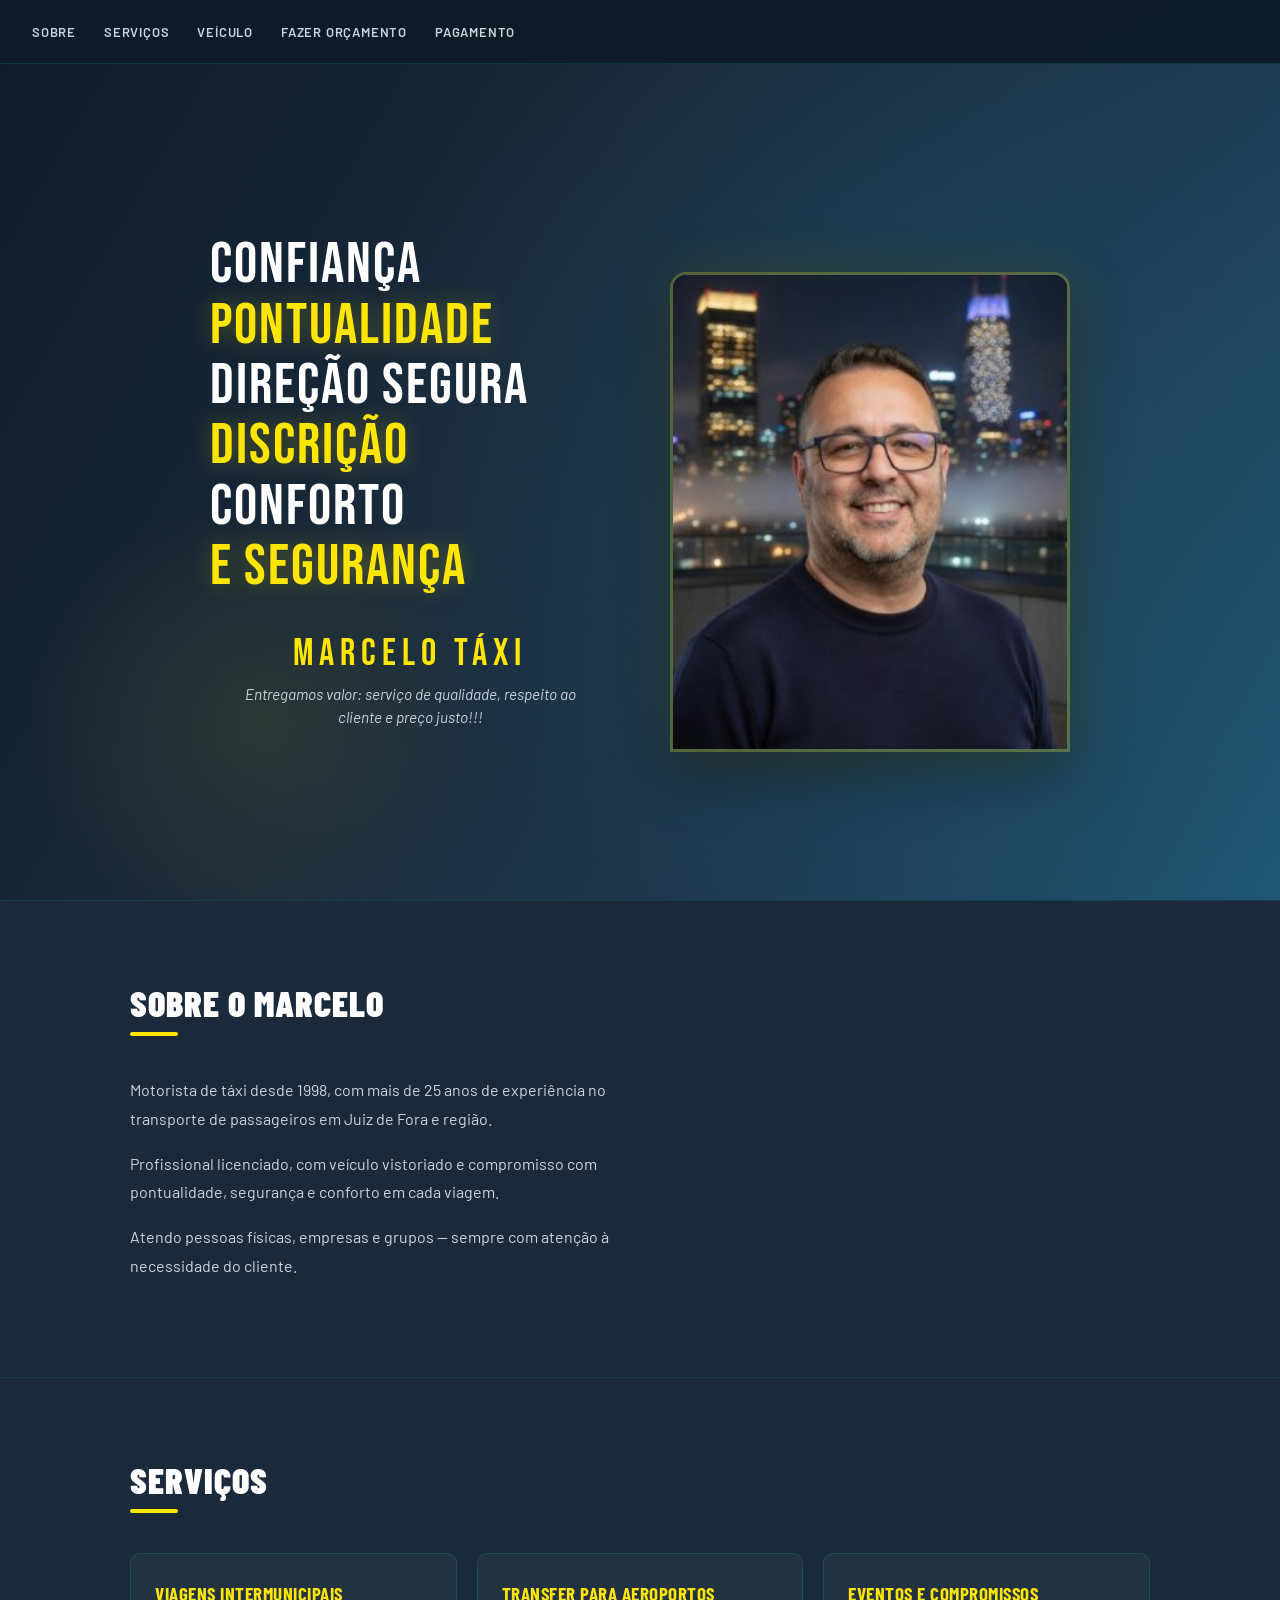
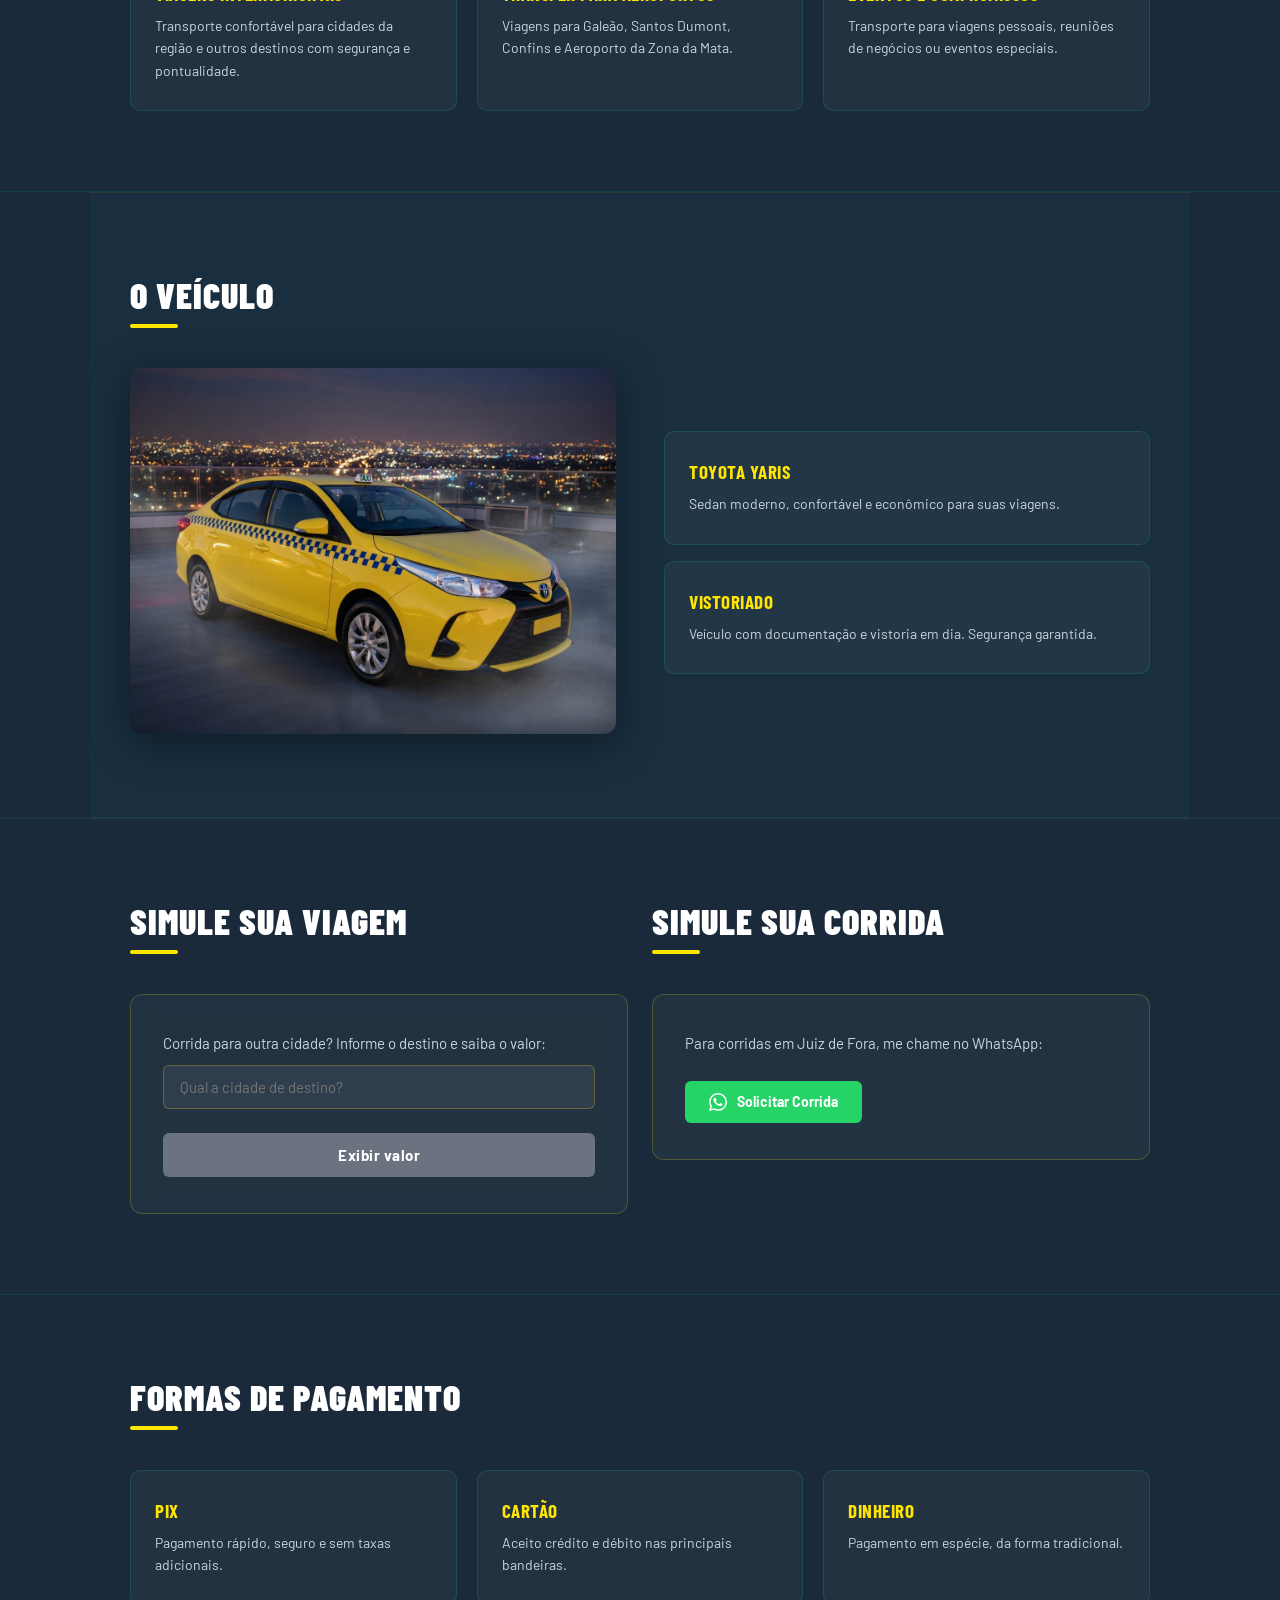
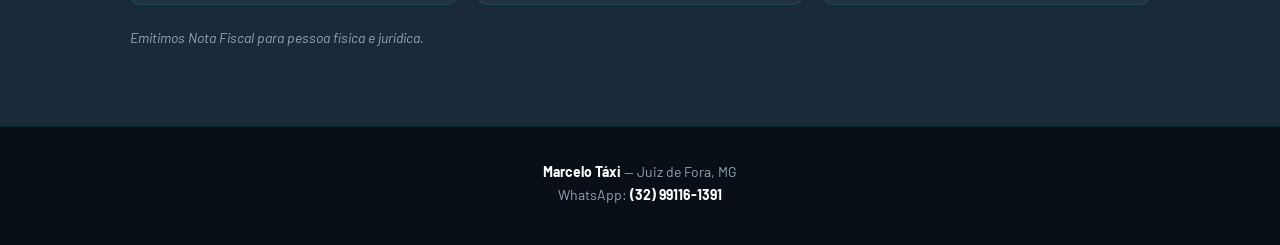
==== commit 1f22667f: "Update index.html" ====
--- a/index.html
+++ b/index.html
@@ -1,4 +1,3 @@
-
 <!DOCTYPE html>
 <html lang="pt-br">
 <head>
@@ -36,13 +35,13 @@
         <span class="palavra pw">CONFORTO</span>
         <span class="palavra py">E SEGURANÇA</span>
       </div>
+      <div class="hero-tagline">
+        <span class="hero-tagline-nome">Marcelo Táxi</span>
+        <span class="hero-tagline-sub">Entregamos valor: serviço de qualidade, respeito ao cliente e preço justo!!!</span>
+      </div>
     </div>
 
     <div class="hero-photo">
-      <div class="hero-tagline">
-        <span class="hero-tagline-nome">Marcelo Táxi</span>
-        <span class="hero-tagline-sub">Entregamos valor: serviço de qualidade, respeito ao cliente e preço justo.</span>
-      </div>
       <img src="marcelo_do_taxi.png" alt="Marcelo — Motorista de Táxi em Juiz de Fora">
     </div>
 
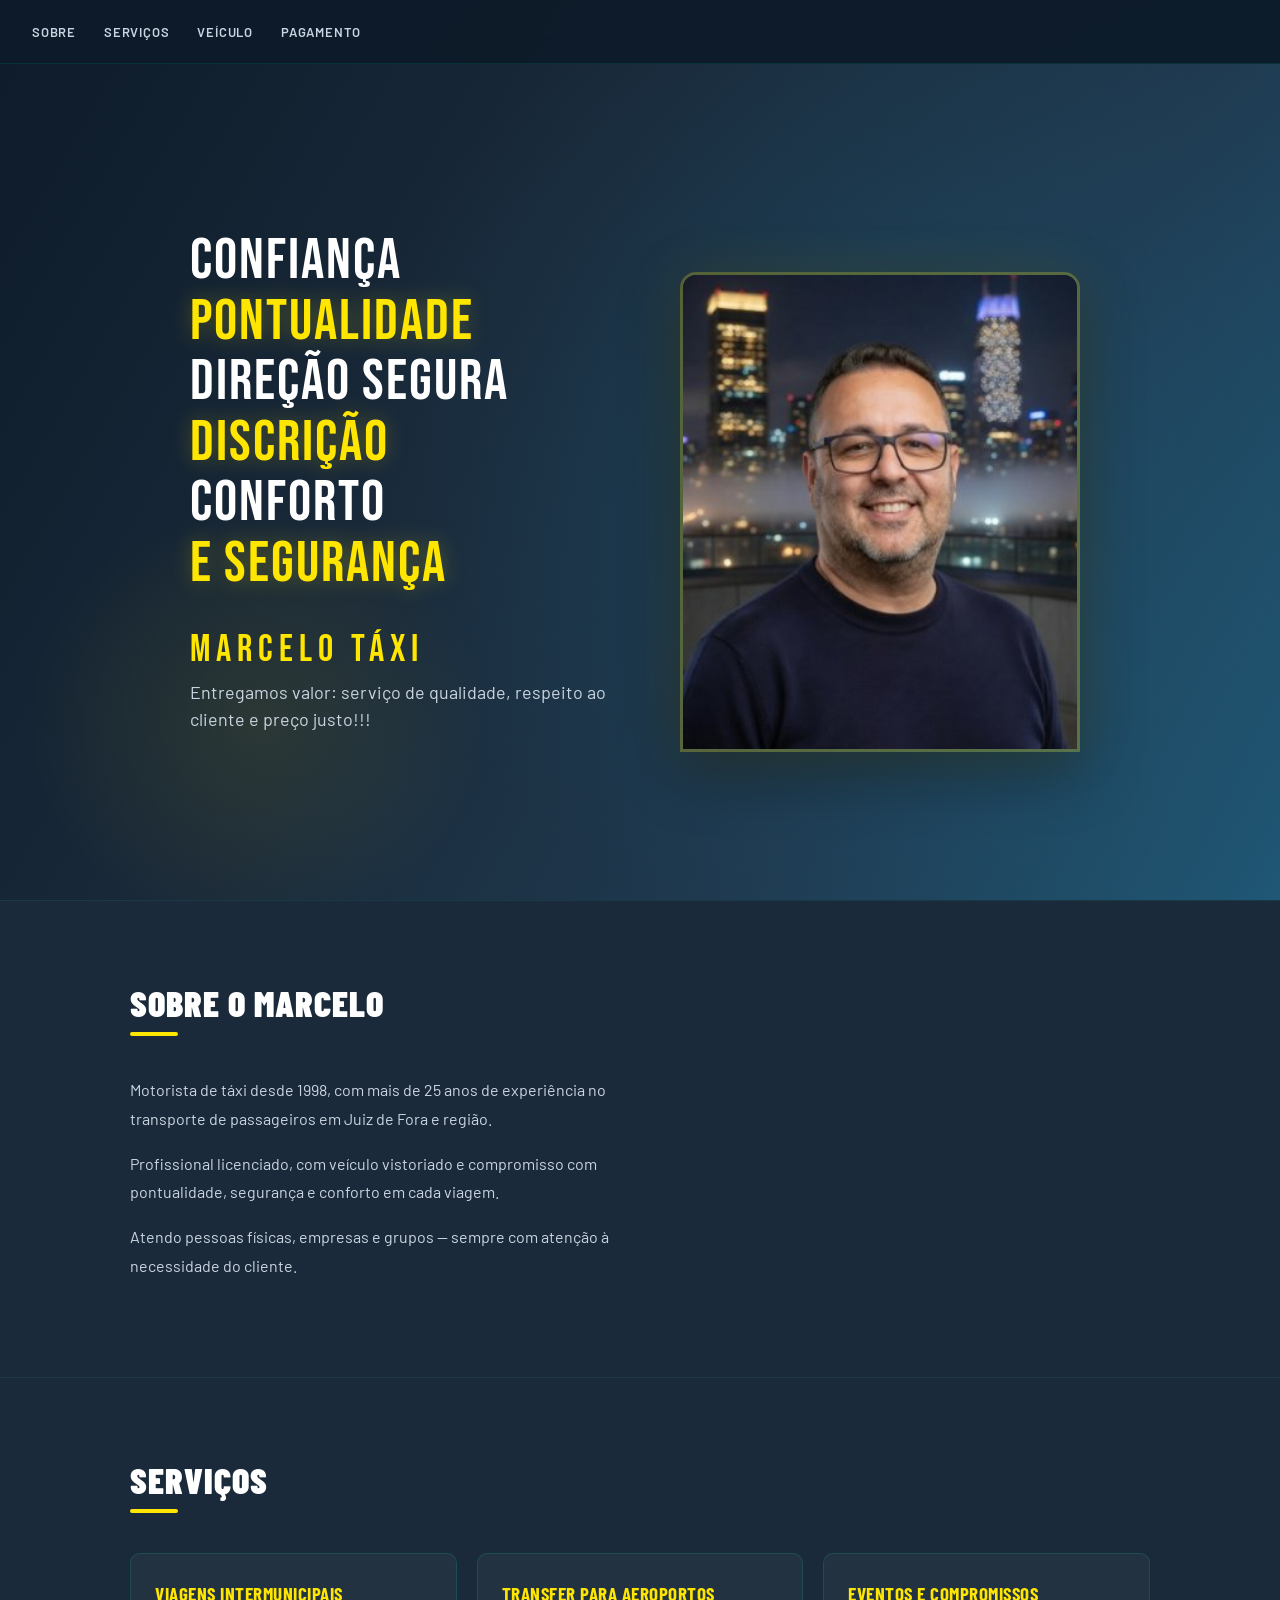
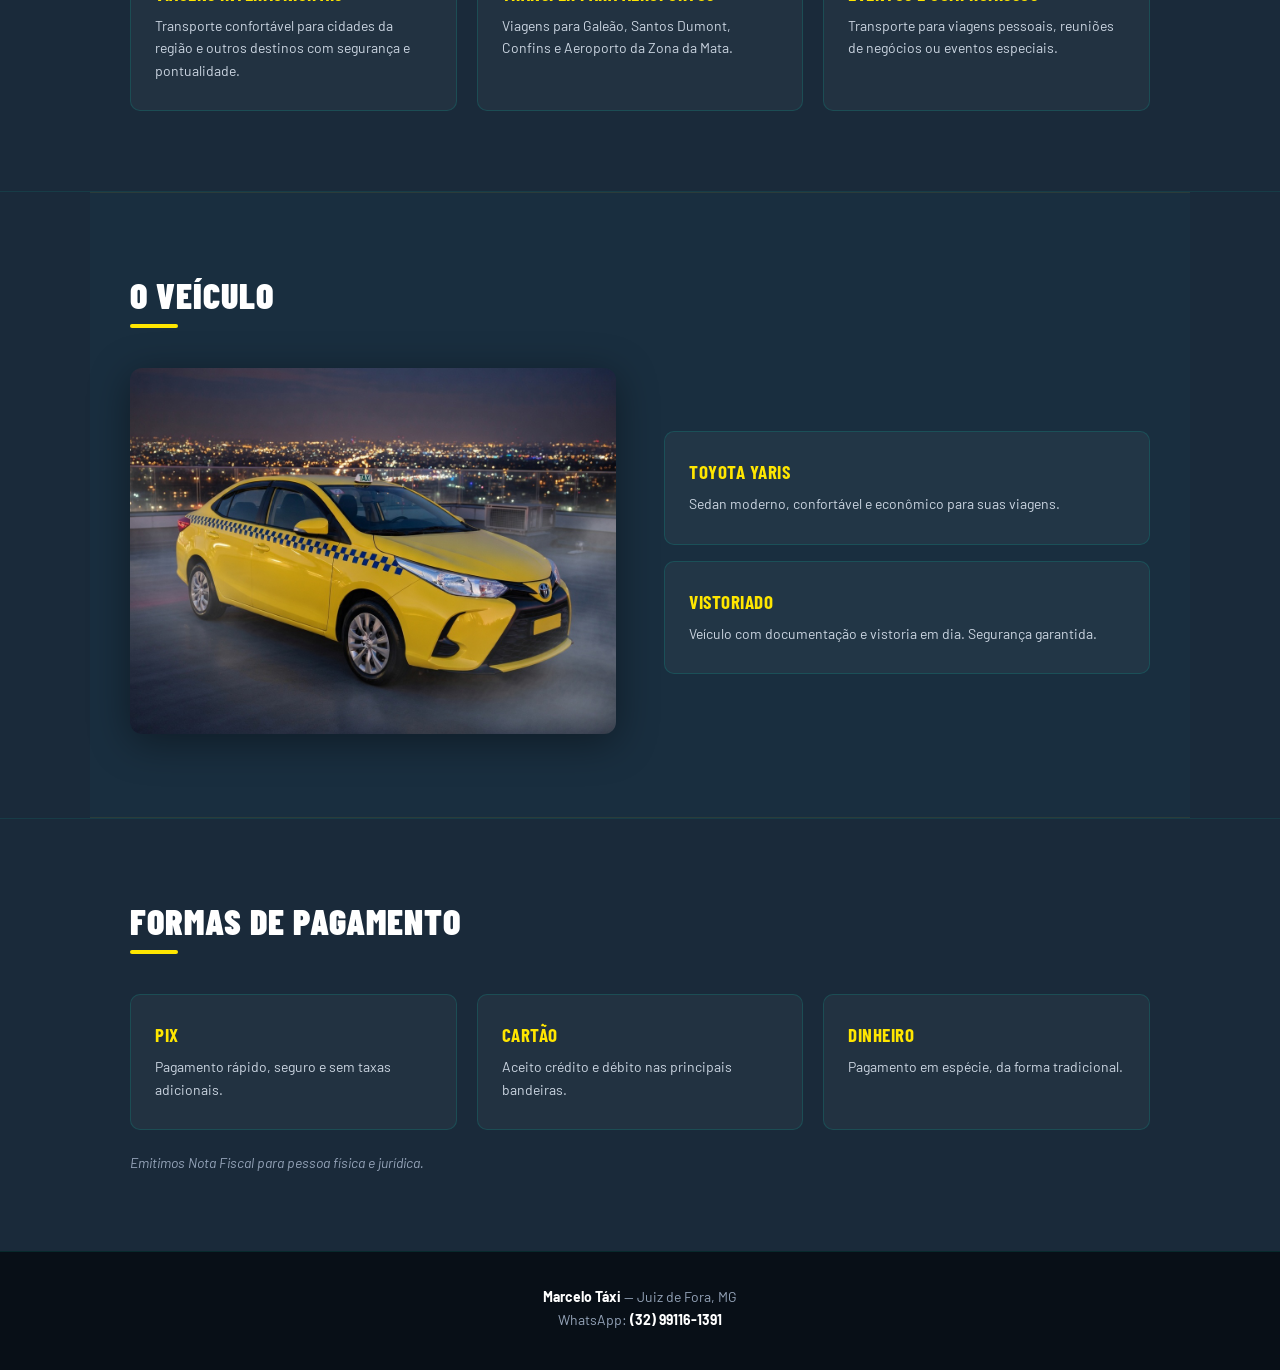
==== commit 88aec253: "Update index.html" ====
--- a/index.html
+++ b/index.html
@@ -1,3 +1,4 @@
+
 <!DOCTYPE html>
 <html lang="pt-br">
 <head>
@@ -17,7 +18,6 @@
     <a href="#sobre">Sobre</a>
     <a href="#servicos">Serviços</a>
     <a href="#veiculo">Veículo</a>
-    <a href="#calculadora">Fazer Orçamento</a>
     <a href="#pagamento">Pagamento</a>
   </nav>
 </header>
@@ -107,36 +107,6 @@
 
 <hr class="divider">
 
-<!-- ── CALCULADORA ── -->
-<section id="calculadora" class="section">
-  <div class="calc-layout">
-    <div>
-      <h2>Simule sua viagem</h2>
-      <div class="calc-card">
-        <div class="calc-input-wrap">
-          <label>Corrida para outra cidade? Informe o destino e saiba o valor:</label>
-          <input type="text" id="destino-texto" placeholder="Qual a cidade de destino?" class="calc-input">
-        </div>
-        <div id="tempo-estimado"></div>
-        <button class="calc-btn" onclick="exibirValor()">Exibir valor</button>
-        <div id="resultado-calc"></div>
-      </div>
-    </div>
-    <div>
-      <h2 class="calc-jf-titulo">Simule sua corrida</h2>
-      <div class="calc-jf-card">
-        <p class="calc-jf-texto">Para corridas em Juiz de Fora, me chame no WhatsApp:</p>
-        <a class="calc-wa-btn" href="https://wa.me/5532991161391?text=Oi%20Marcelo%2C%20preciso%20de%20uma%20corrida%2C%20voc%C3%AA%20est%C3%A1%20dispon%C3%ADvel%3F" target="_blank">
-          <svg xmlns="http://www.w3.org/2000/svg" width="18" height="18" viewBox="0 0 24 24" fill="white" style="flex-shrink:0"><path d="M17.472 14.382c-.297-.149-1.758-.867-2.03-.967-.273-.099-.471-.148-.67.15-.197.297-.767.966-.94 1.164-.173.199-.347.223-.644.075-.297-.15-1.255-.463-2.39-1.475-.883-.788-1.48-1.761-1.653-2.059-.173-.297-.018-.458.13-.606.134-.133.298-.347.446-.52.149-.174.198-.298.298-.497.099-.198.05-.371-.025-.52-.075-.149-.669-1.612-.916-2.207-.242-.579-.487-.5-.669-.51-.173-.008-.371-.01-.57-.01-.198 0-.52.074-.792.372-.272.297-1.04 1.016-1.04 2.479 0 1.462 1.065 2.875 1.213 3.074.149.198 2.096 3.2 5.077 4.487.709.306 1.262.489 1.694.625.712.227 1.36.195 1.871.118.571-.085 1.758-.719 2.006-1.413.248-.694.248-1.289.173-1.413-.074-.124-.272-.198-.57-.347m-5.421 7.403h-.004a9.87 9.87 0 01-5.031-1.378l-.361-.214-3.741.982.998-3.648-.235-.374a9.86 9.86 0 01-1.51-5.26c.001-5.45 4.436-9.884 9.888-9.884 2.64 0 5.122 1.03 6.988 2.898a9.825 9.825 0 012.893 6.994c-.003 5.45-4.437 9.884-9.885 9.884m8.413-18.297A11.815 11.815 0 0012.05 0C5.495 0 .16 5.335.157 11.892c0 2.096.547 4.142 1.588 5.945L.057 24l6.305-1.654a11.882 11.882 0 005.683 1.448h.005c6.554 0 11.89-5.335 11.893-11.893a11.821 11.821 0 00-3.48-8.413z"/></svg>
-          Solicitar Corrida
-        </a>
-      </div>
-    </div>
-  </div>
-</section>
-
-<hr class="divider">
-
 <!-- ── PAGAMENTO ── -->
 <section id="pagamento" class="section">
   <h2>Formas de pagamento</h2>
--- a/style.css
+++ b/style.css
@@ -419,15 +419,14 @@
   justify-content: center;
   align-items: center;
   margin-top: 60px;
-  gap: 16px;
+  gap: 0;
 }
 
 .hero-tagline {
   display: flex;
   flex-direction: column;
-  align-items: center;
-  text-align: center;
   gap: 6px;
+  margin-top: 8px;
 }
 
 .hero-tagline-nome {
@@ -440,10 +439,10 @@
 
 .hero-tagline-sub {
   font-family: 'Barlow', sans-serif;
-  font-size: clamp(13px, 1.2vw, 16px);
-  color: var(--gray);
-  font-style: italic;
-  max-width: 340px;
+  font-size: clamp(15px, 1.4vw, 19px);
+  color: var(--gray);
+  font-style: normal;
+  max-width: 420px;
   line-height: 1.5;
 }
 
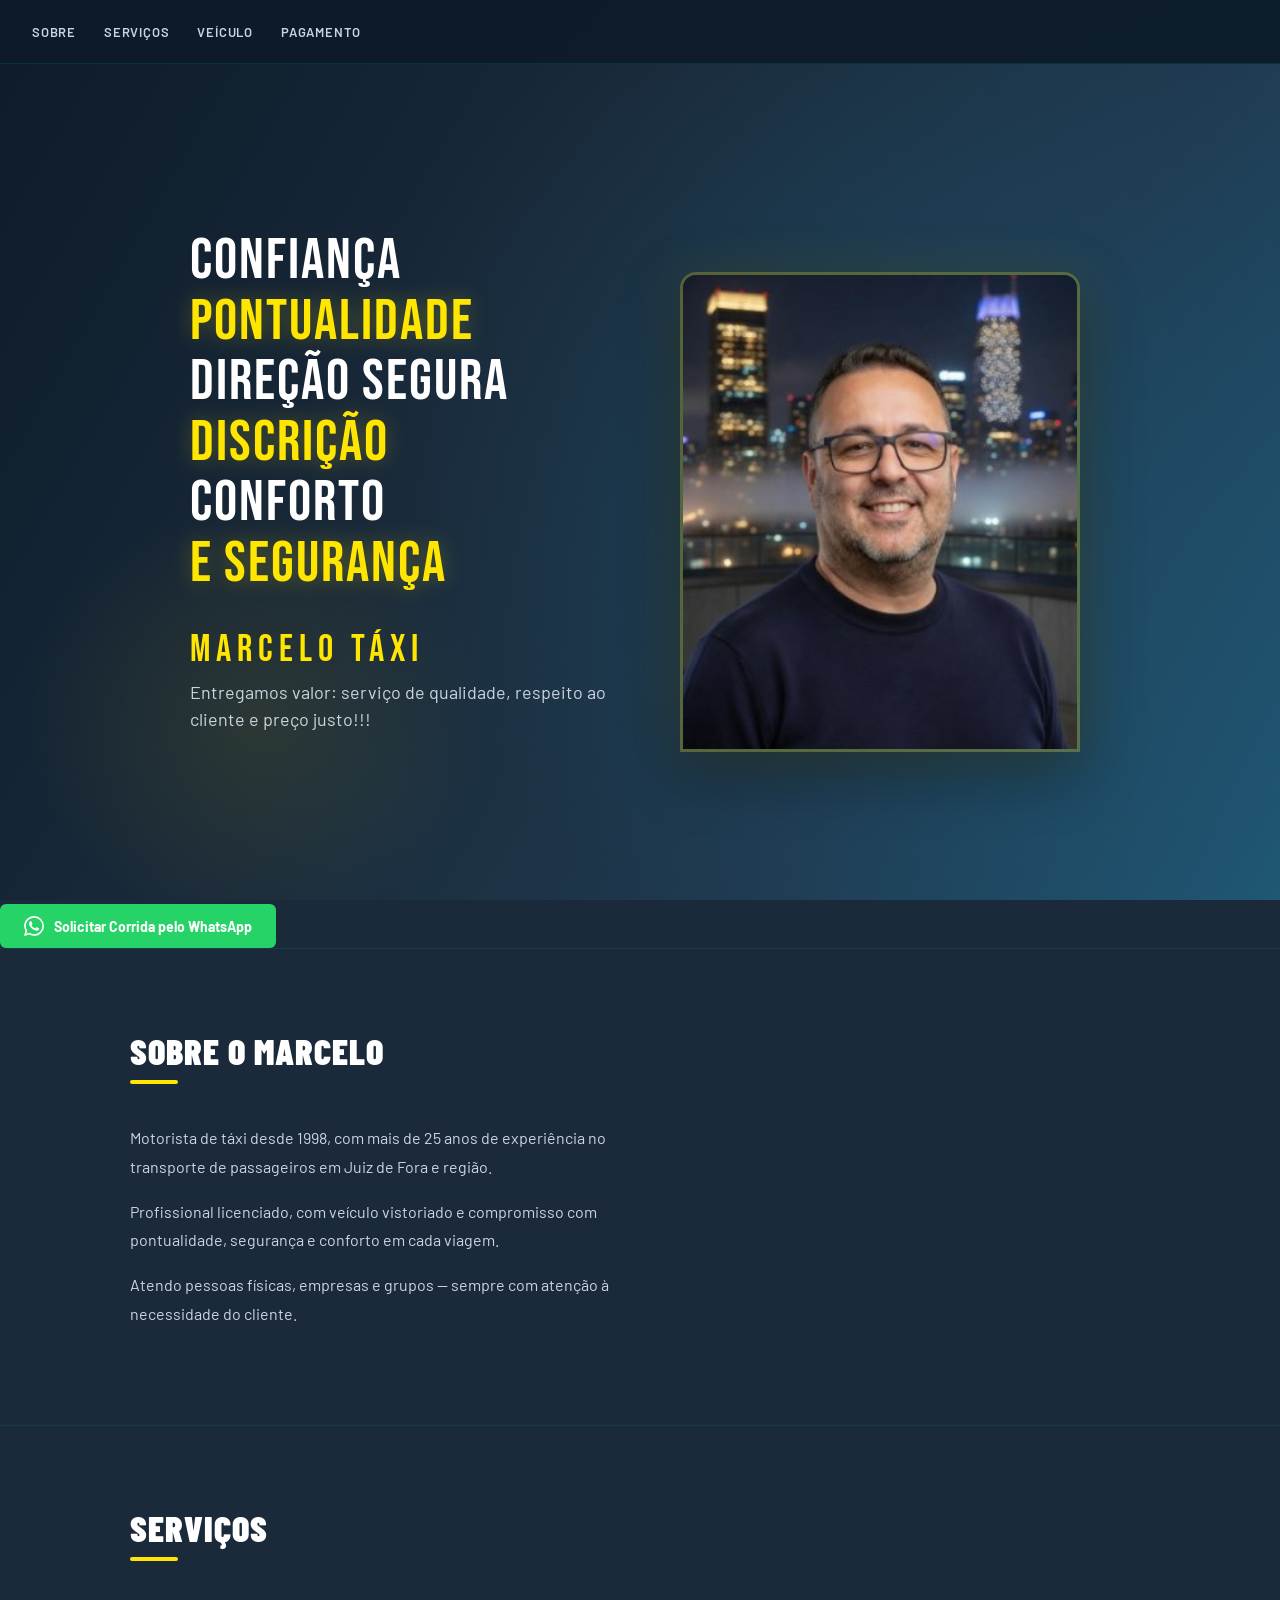
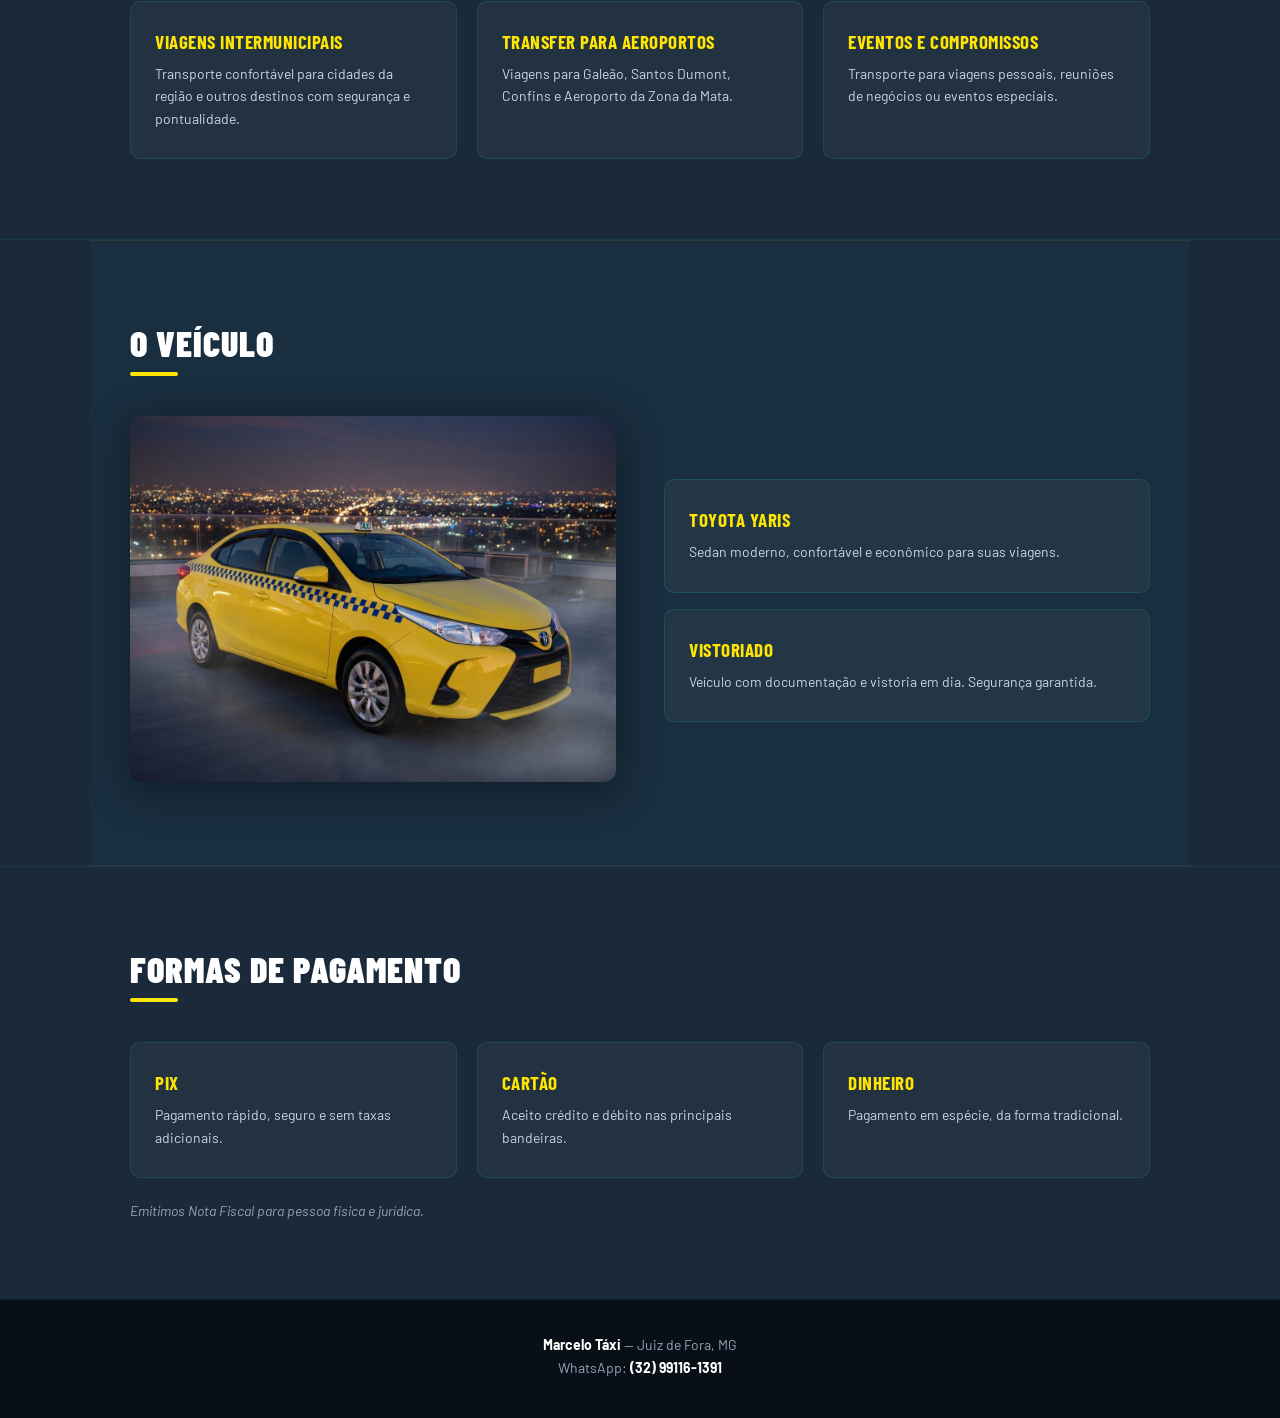
==== commit 22683490: "Update index.html" ====
--- a/index.html
+++ b/index.html
@@ -47,6 +47,14 @@
 
   </div>
 </section>
+
+<!-- ── WHATSAPP BTN ── -->
+<div class="whatsapp-hero">
+  <a class="calc-wa-btn" href="https://wa.me/5532991161391?text=Oi%20Marcelo%2C%20preciso%20de%20uma%20corrida%2C%20voc%C3%AA%20est%C3%A1%20dispon%C3%ADvel%3F" target="_blank">
+    <svg xmlns="http://www.w3.org/2000/svg" width="20" height="20" viewBox="0 0 24 24" fill="white" style="flex-shrink:0"><path d="M17.472 14.382c-.297-.149-1.758-.867-2.03-.967-.273-.099-.471-.148-.67.15-.197.297-.767.966-.94 1.164-.173.199-.347.223-.644.075-.297-.15-1.255-.463-2.39-1.475-.883-.788-1.48-1.761-1.653-2.059-.173-.297-.018-.458.13-.606.134-.133.298-.347.446-.52.149-.174.198-.298.298-.497.099-.198.05-.371-.025-.52-.075-.149-.669-1.612-.916-2.207-.242-.579-.487-.5-.669-.51-.173-.008-.371-.01-.57-.01-.198 0-.52.074-.792.372-.272.297-1.04 1.016-1.04 2.479 0 1.462 1.065 2.875 1.213 3.074.149.198 2.096 3.2 5.077 4.487.709.306 1.262.489 1.694.625.712.227 1.36.195 1.871.118.571-.085 1.758-.719 2.006-1.413.248-.694.248-1.289.173-1.413-.074-.124-.272-.198-.57-.347m-5.421 7.403h-.004a9.87 9.87 0 01-5.031-1.378l-.361-.214-3.741.982.998-3.648-.235-.374a9.86 9.86 0 01-1.51-5.26c.001-5.45 4.436-9.884 9.888-9.884 2.64 0 5.122 1.03 6.988 2.898a9.825 9.825 0 012.893 6.994c-.003 5.45-4.437 9.884-9.885 9.884m8.413-18.297A11.815 11.815 0 0012.05 0C5.495 0 .16 5.335.157 11.892c0 2.096.547 4.142 1.588 5.945L.057 24l6.305-1.654a11.882 11.882 0 005.683 1.448h.005c6.554 0 11.89-5.335 11.893-11.893a11.821 11.821 0 00-3.48-8.413z"/></svg>
+    Solicitar Corrida pelo WhatsApp
+  </a>
+</div>
 
 <hr class="divider">
 
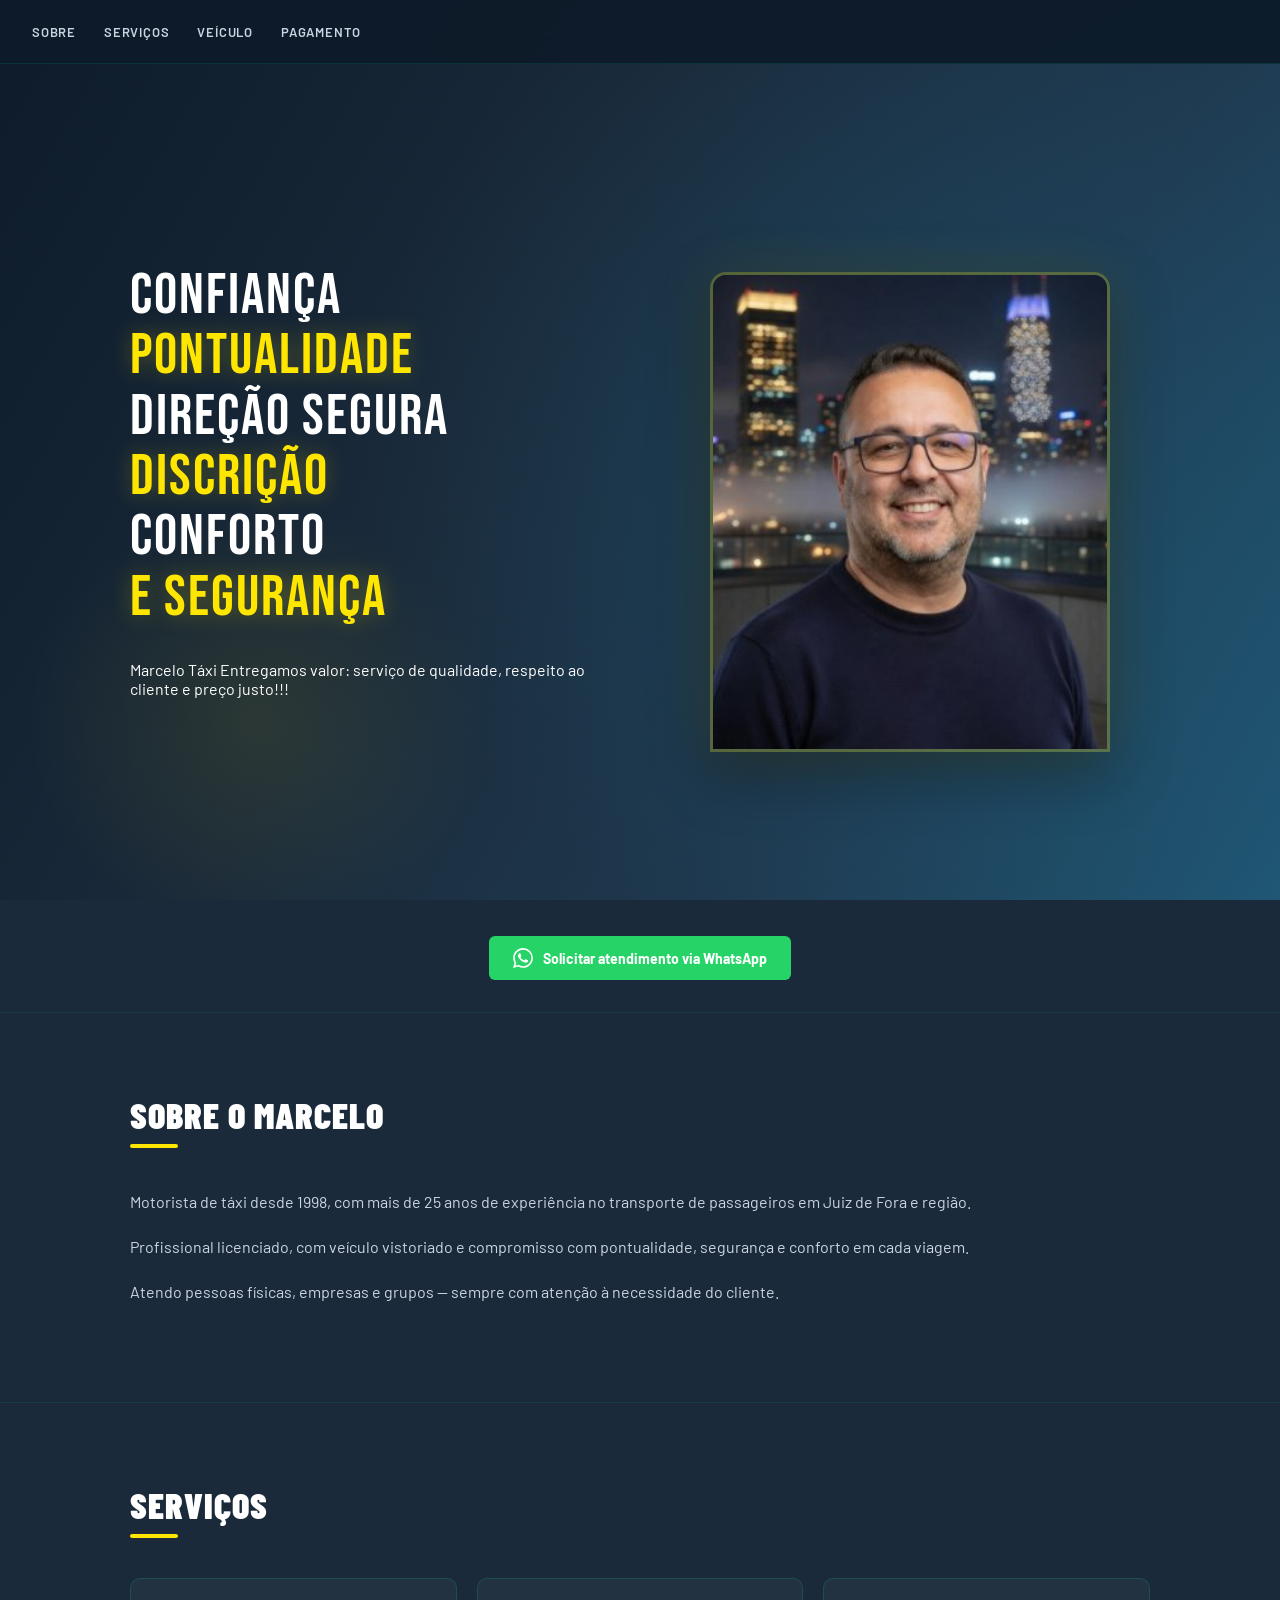
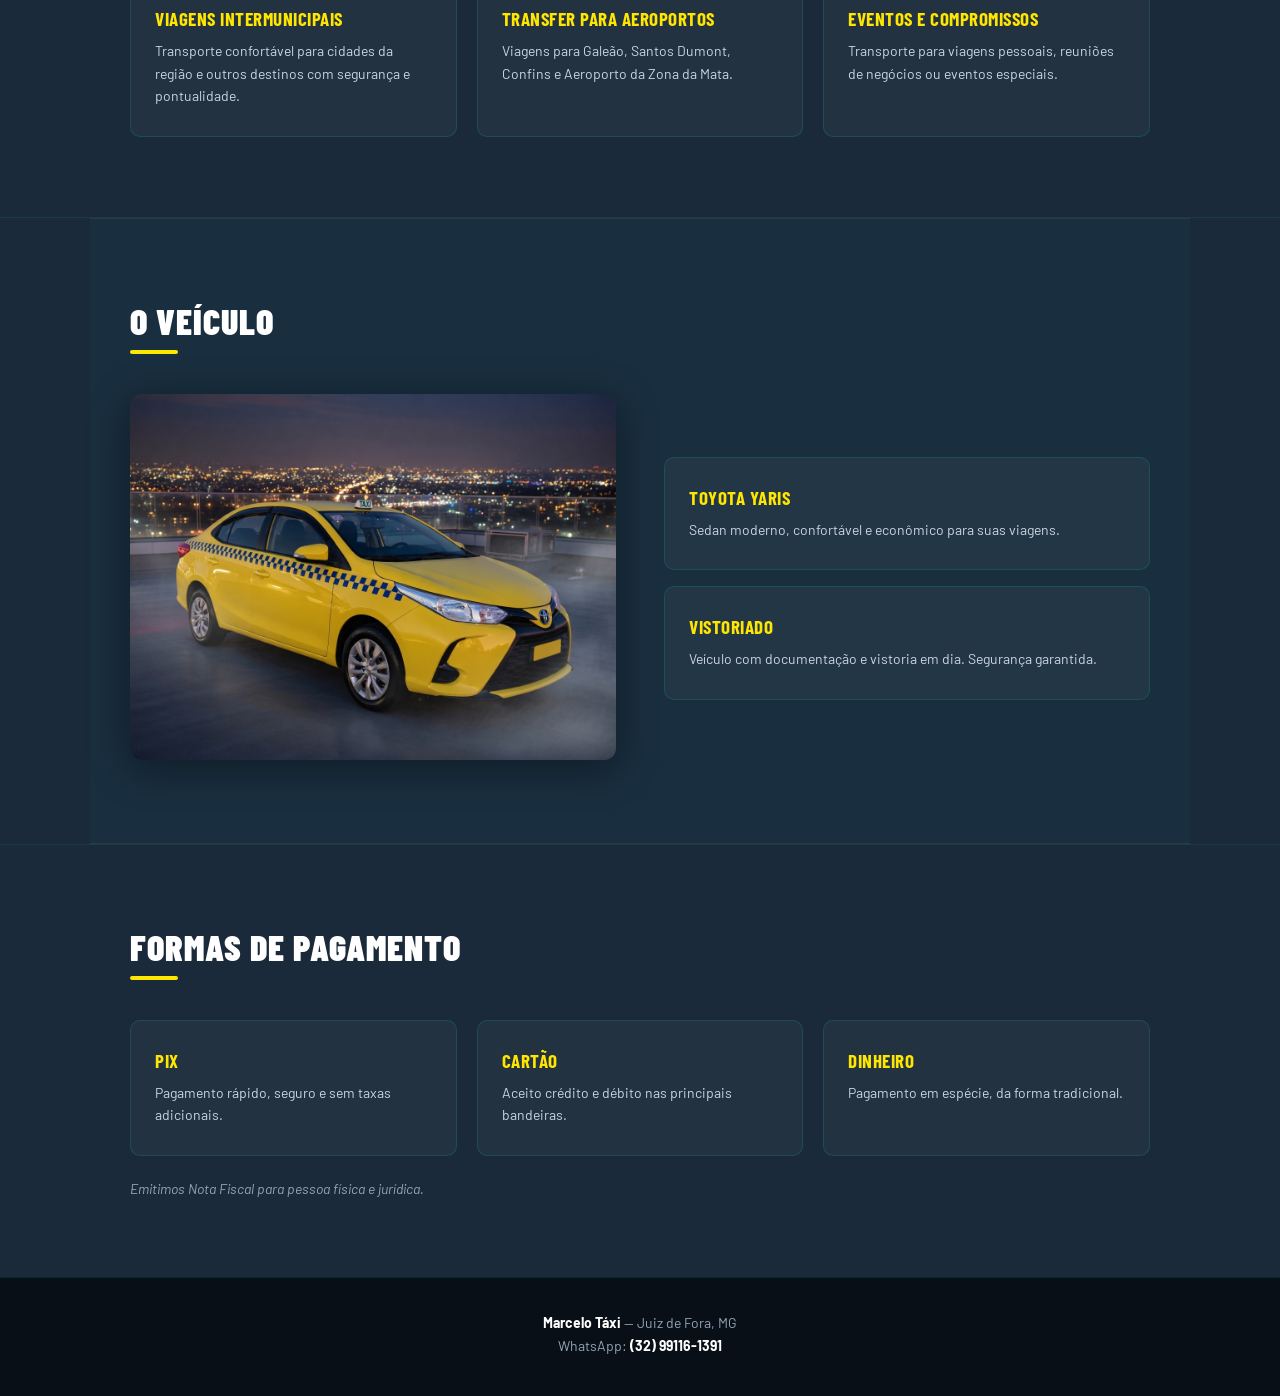
==== commit d51aa1af: "Update index.html" ====
--- a/index.html
+++ b/index.html
@@ -52,7 +52,7 @@
 <div class="whatsapp-hero">
   <a class="calc-wa-btn" href="https://wa.me/5532991161391?text=Oi%20Marcelo%2C%20preciso%20de%20uma%20corrida%2C%20voc%C3%AA%20est%C3%A1%20dispon%C3%ADvel%3F" target="_blank">
     <svg xmlns="http://www.w3.org/2000/svg" width="20" height="20" viewBox="0 0 24 24" fill="white" style="flex-shrink:0"><path d="M17.472 14.382c-.297-.149-1.758-.867-2.03-.967-.273-.099-.471-.148-.67.15-.197.297-.767.966-.94 1.164-.173.199-.347.223-.644.075-.297-.15-1.255-.463-2.39-1.475-.883-.788-1.48-1.761-1.653-2.059-.173-.297-.018-.458.13-.606.134-.133.298-.347.446-.52.149-.174.198-.298.298-.497.099-.198.05-.371-.025-.52-.075-.149-.669-1.612-.916-2.207-.242-.579-.487-.5-.669-.51-.173-.008-.371-.01-.57-.01-.198 0-.52.074-.792.372-.272.297-1.04 1.016-1.04 2.479 0 1.462 1.065 2.875 1.213 3.074.149.198 2.096 3.2 5.077 4.487.709.306 1.262.489 1.694.625.712.227 1.36.195 1.871.118.571-.085 1.758-.719 2.006-1.413.248-.694.248-1.289.173-1.413-.074-.124-.272-.198-.57-.347m-5.421 7.403h-.004a9.87 9.87 0 01-5.031-1.378l-.361-.214-3.741.982.998-3.648-.235-.374a9.86 9.86 0 01-1.51-5.26c.001-5.45 4.436-9.884 9.888-9.884 2.64 0 5.122 1.03 6.988 2.898a9.825 9.825 0 012.893 6.994c-.003 5.45-4.437 9.884-9.885 9.884m8.413-18.297A11.815 11.815 0 0012.05 0C5.495 0 .16 5.335.157 11.892c0 2.096.547 4.142 1.588 5.945L.057 24l6.305-1.654a11.882 11.882 0 005.683 1.448h.005c6.554 0 11.89-5.335 11.893-11.893a11.821 11.821 0 00-3.48-8.413z"/></svg>
-    Solicitar Corrida pelo WhatsApp
+    Solicitar atendimento via WhatsApp
   </a>
 </div>
 
--- a/style.css
+++ b/style.css
@@ -15,7 +15,6 @@
 }
 
 *, *::before, *::after { box-sizing: border-box; margin: 0; padding: 0; }
-
 html { scroll-behavior: smooth; }
 
 body {
@@ -55,15 +54,9 @@
   color: #FFE600;
 }
 
-.header-brand h1 span {
-  color: #FFE600;
-}
-
-nav {
-  display: flex;
-  gap: 28px;
-  align-items: center;
-}
+.header-brand h1 span { color: #FFE600; }
+
+nav { display: flex; gap: 28px; align-items: center; }
 
 nav a {
   text-decoration: none;
@@ -76,19 +69,6 @@
 }
 
 nav a:hover { color: var(--teal); }
-
-.btn-cta {
-  background: var(--magenta);
-  color: var(--white) !important;
-  padding: 10px 22px;
-  border-radius: 4px;
-  font-weight: 700 !important;
-  font-size: 13px !important;
-  letter-spacing: 0.8px;
-  transition: background 0.2s !important;
-}
-
-.btn-cta:hover { background: var(--magenta-hover) !important; color: var(--white) !important; }
 
 /* ── HERO ── */
 .hero {
@@ -122,13 +102,6 @@
   gap: 60px;
 }
 
-.hero-inner.hero-single {
-  grid-template-columns: 1fr;
-  max-width: 700px;
-  text-align: left;
-}
-
-/* ── PALAVRAS HERO ── */
 .palavras {
   display: flex;
   flex-direction: column;
@@ -159,52 +132,10 @@
   margin-top: 4px;
 }
 
-.hero-text h2 {
-  font-family: 'Barlow Condensed', sans-serif;
-  font-size: clamp(42px, 6vw, 72px);
-  font-weight: 900;
-  line-height: 1.0;
-  text-transform: uppercase;
-  letter-spacing: 1px;
-  color: var(--white);
-  margin-bottom: 20px;
-}
-
-.hero-text h2 span { color: var(--teal); }
-
-.hero-text p {
-  font-size: 17px;
-  line-height: 1.6;
-  color: var(--gray);
-  margin-bottom: 36px;
-  max-width: 440px;
-}
-
-.hero-badges {
-  display: flex;
-  gap: 10px;
-  margin-bottom: 32px;
-  flex-wrap: wrap;
-}
-
-.badge {
-  border: 2px solid var(--white);
-  color: var(--white);
-  padding: 6px 16px;
-  font-size: 13px;
-  font-weight: 700;
-  letter-spacing: 1px;
-  text-transform: uppercase;
-  border-radius: 3px;
-}
-
-.badge.teal { border-color: var(--teal); color: var(--teal); }
-
 .hero-btn {
   display: inline-flex;
   align-items: center;
   gap: 10px;
-  background: var(--magenta);
   color: var(--white);
   padding: 14px 32px;
   font-size: 15px;
@@ -217,53 +148,205 @@
   cursor: pointer;
 }
 
-.hero-btn.whatsapp-btn {
-  background: #25d366;
-}
-
-.hero-btn.whatsapp-btn:hover {
-  background: #1ebe5d;
-  transform: translateY(-2px);
-}
+.hero-btn.whatsapp-btn { background: #25d366; }
+.hero-btn.whatsapp-btn:hover { background: #1ebe5d; transform: translateY(-2px); }
+
+/* ── HERO NOME ── */
+.hero-photo {
+  display: flex;
+  flex-direction: column;
+  align-items: center;
+  justify-content: flex-end;
+  margin-top: 60px;
+}
+
+.hero-nome {
+  font-family: 'Bebas Neue', sans-serif;
+  font-size: clamp(16px, 1.8vw, 22px);
+  font-weight: 400;
+  letter-spacing: 2px;
+  text-transform: uppercase;
+  color: #ffffff;
+  text-align: center;
+  margin-bottom: 14px;
+}
+
+.hero-nome span {
+  color: #FFE600;
+}
+
+.hero-photo img {
+  width: 100%;
+  max-width: 400px;
+  height: 480px;
+  object-fit: cover;
+  object-position: top center;
+  border-radius: 16px 16px 0 0;
+  border: 3px solid rgba(255,230,0,0.25);
+  box-shadow: 0 0 60px rgba(255,230,0,0.10), 0 20px 60px rgba(0,0,0,0.4);
+}
+
+/* ── SECTIONS ── */
+.section {
+  max-width: 1100px;
+  margin: 0 auto;
+  padding: 80px 40px;
+}
+
+.section h2 {
+  font-family: 'Barlow Condensed', sans-serif;
+  font-size: 36px;
+  font-weight: 900;
+  text-transform: uppercase;
+  letter-spacing: 1px;
+  color: var(--white);
+  margin-bottom: 40px;
+  display: inline-block;
+}
+
+.section h2::after {
+  content: '';
+  display: block;
+  width: 48px;
+  height: 4px;
+  background: var(--teal);
+  margin-top: 8px;
+  border-radius: 2px;
+}
+
+.divider { border: none; border-top: 1px solid rgba(0,184,160,0.12); }
+
+/* ── CARDS ── */
+.cards {
+  display: grid;
+  grid-template-columns: repeat(auto-fit, minmax(220px, 1fr));
+  gap: 20px;
+}
+
+.card {
+  background: rgba(255,255,255,0.04);
+  border: 1px solid rgba(0,184,160,0.2);
+  border-radius: 10px;
+  padding: 28px 24px;
+  transition: border-color 0.2s, transform 0.2s;
+}
+
+.card:hover { border-color: var(--teal); transform: translateY(-4px); }
+
+.card h3 {
+  font-family: 'Barlow Condensed', sans-serif;
+  font-size: 19px;
+  font-weight: 700;
+  text-transform: uppercase;
+  color: var(--teal);
+  margin-bottom: 10px;
+  letter-spacing: 0.5px;
+}
+
+.card p { font-size: 14px; color: var(--gray); line-height: 1.6; }
+
+/* ── SOBRE ── */
+#sobre .sobre-inner { display: grid; grid-template-columns: 1fr; gap: 60px; align-items: center; }
+#sobre p { font-size: 16px; line-height: 1.8; color: var(--gray); margin-bottom: 16px; }
+
+/* ── VEICULO ── */
+#veiculo {
+  background: rgba(31,107,142,0.06);
+  border-top: 1px solid rgba(255,230,0,0.08);
+  border-bottom: 1px solid rgba(255,230,0,0.08);
+}
+
+.veiculo-inner { display: grid; grid-template-columns: 1fr 1fr; gap: 48px; align-items: center; }
+
+.veiculo-foto img {
+  width: 100%;
+  border-radius: 12px;
+  box-shadow: 0 8px 40px rgba(0,0,0,0.4);
+}
+
+.veiculo-info { display: flex; flex-direction: column; gap: 16px; }
 
 /* ── CALCULADORA ── */
+.calc-layout {
+  display: grid;
+  grid-template-columns: 1fr 1fr;
+  gap: 24px;
+  align-items: start;
+}
+
+.calc-jf-titulo {
+  font-family: 'Barlow Condensed', sans-serif;
+  font-size: 36px;
+  font-weight: 900;
+  text-transform: uppercase;
+  letter-spacing: 1px;
+  color: var(--white);
+  margin-bottom: 40px;
+  display: inline-block;
+}
+
+.calc-jf-titulo::after {
+  content: '';
+  display: block;
+  width: 48px;
+  height: 4px;
+  background: var(--teal);
+  margin-top: 8px;
+  border-radius: 2px;
+}
+
 .calc-card {
-  background: rgba(255,255,255,0.05);
-  border: 1px solid rgba(0,184,160,0.3);
+  background: rgba(255,255,255,0.04);
+  border: 1px solid rgba(255,230,0,0.2);
   border-radius: 12px;
   padding: 36px 32px;
-  backdrop-filter: blur(8px);
-}
-
-.calc-card h3 {
-  font-family: 'Barlow Condensed', sans-serif;
-  font-size: 22px;
-  font-weight: 900;
-  text-transform: uppercase;
-  letter-spacing: 1px;
-  color: var(--teal);
-  margin-bottom: 20px;
-}
-
-.calc-card select {
+}
+
+.calc-jf-card {
+  background: rgba(255,255,255,0.04);
+  border: 1px solid rgba(255,230,0,0.2);
+  border-radius: 12px;
+  padding: 36px 32px;
+  display: flex;
+  flex-direction: column;
+  gap: 20px;
+}
+
+.calc-jf-texto { font-size: 15px; color: var(--gray); line-height: 1.7; }
+
+.calc-input-wrap { margin-bottom: 16px; }
+
+.calc-input-wrap label {
+  display: block;
+  font-size: 15px;
+  font-weight: 400;
+  color: var(--gray);
+  line-height: 1.7;
+  margin-bottom: 8px;
+  text-transform: none;
+  letter-spacing: 0;
+}
+
+.calc-input {
   width: 100%;
   padding: 12px 16px;
-  background: rgba(255,255,255,0.08);
-  border: 1px solid rgba(0,184,160,0.4);
+  background: rgba(255,255,255,0.06);
+  border: 1px solid rgba(255,230,0,0.25);
   border-radius: 6px;
   color: var(--white);
   font-size: 15px;
   font-family: 'Barlow', sans-serif;
-  appearance: none;
-  margin-bottom: 16px;
-  cursor: pointer;
-}
-
-.calc-card select option { background: #1a2a3a; color: var(--white); }
-
-.calc-card button {
+  outline: none;
+  transition: border-color 0.2s;
+}
+
+.calc-input:focus { border-color: var(--teal); }
+.calc-input::placeholder { color: rgba(255,255,255,0.25); font-style: italic; }
+
+.calc-btn {
   width: 100%;
-  background: var(--magenta);
+  margin-top: 8px;
+  background: #25d366;
   color: var(--white);
   border: none;
   padding: 13px;
@@ -276,358 +359,12 @@
   transition: background 0.2s;
 }
 
-.calc-card button:hover { background: var(--magenta-hover); }
-
-#resultado {
-  margin-top: 16px;
-  font-size: 18px;
-  font-weight: 700;
-  color: var(--teal);
-  min-height: 28px;
-  text-align: center;
-}
-
-/* ── SECTIONS ── */
-.section {
-  max-width: 1100px;
-  margin: 0 auto;
-  padding: 80px 40px;
-}
-
-.section h2 {
-  font-family: 'Barlow Condensed', sans-serif;
-  font-size: 36px;
-  font-weight: 900;
-  text-transform: uppercase;
-  letter-spacing: 1px;
-  color: var(--white);
-  margin-bottom: 40px;
-  position: relative;
-  display: inline-block;
-}
-
-.section h2::after {
-  content: '';
-  display: block;
-  width: 48px;
-  height: 4px;
-  background: var(--teal);
-  margin-top: 8px;
-  border-radius: 2px;
-}
-
-/* ── DIVIDER ── */
-.divider {
-  border: none;
-  border-top: 1px solid rgba(0,184,160,0.12);
-}
-
-/* ── CARDS ── */
-.cards {
-  display: grid;
-  grid-template-columns: repeat(auto-fit, minmax(220px, 1fr));
-  gap: 20px;
-}
-
-.card {
-  background: rgba(255,255,255,0.04);
-  border: 1px solid rgba(0,184,160,0.2);
-  border-radius: 10px;
-  padding: 28px 24px;
-  transition: border-color 0.2s, transform 0.2s;
-}
-
-.card:hover {
-  border-color: var(--teal);
-  transform: translateY(-4px);
-}
-
-.card h3 {
-  font-family: 'Barlow Condensed', sans-serif;
-  font-size: 19px;
-  font-weight: 700;
-  text-transform: uppercase;
-  color: var(--teal);
-  margin-bottom: 10px;
-  letter-spacing: 0.5px;
-}
-
-.card p {
-  font-size: 14px;
-  color: var(--gray);
-  line-height: 1.6;
-}
-
-/* ── SOBRE ── */
-#sobre .sobre-inner {
-  display: grid;
-  grid-template-columns: 1fr 1fr;
-  gap: 60px;
-  align-items: center;
-}
-
-#sobre p {
-  font-size: 16px;
-  line-height: 1.8;
-  color: var(--gray);
-  margin-bottom: 16px;
-}
-
-.stat-box {
-  display: flex;
-  gap: 24px;
-  flex-wrap: wrap;
-  margin-top: 8px;
-}
-
-.stat {
-  background: rgba(0,184,160,0.1);
-  border: 1px solid rgba(0,184,160,0.3);
-  border-radius: 8px;
-  padding: 20px 24px;
-  flex: 1;
-  min-width: 120px;
-  text-align: center;
-}
-
-.stat strong {
-  display: block;
-  font-family: 'Barlow Condensed', sans-serif;
-  font-size: 36px;
-  font-weight: 900;
-  color: var(--teal);
-}
-
-.stat span {
-  font-size: 13px;
-  color: var(--text-muted);
-  text-transform: uppercase;
-  letter-spacing: 0.5px;
-}
-
-/* ── VEICULO ── */
-#veiculo {
-  background: rgba(31,107,142,0.06);
-  border-top: 1px solid rgba(255,230,0,0.08);
-  border-bottom: 1px solid rgba(255,230,0,0.08);
-}
-
-/* ── HERO PHOTO ── */
-.hero-photo {
-  display: flex;
-  flex-direction: column;
-  justify-content: center;
-  align-items: center;
-  margin-top: 60px;
-  gap: 0;
-}
-
-.hero-tagline {
-  display: flex;
-  flex-direction: column;
-  gap: 6px;
-  margin-top: 8px;
-}
-
-.hero-tagline-nome {
-  font-family: 'Bebas Neue', sans-serif;
-  font-size: clamp(28px, 3vw, 42px);
-  letter-spacing: 6px;
-  color: #FFE600;
-  text-transform: uppercase;
-}
-
-.hero-tagline-sub {
-  font-family: 'Barlow', sans-serif;
-  font-size: clamp(15px, 1.4vw, 19px);
-  color: var(--gray);
-  font-style: normal;
-  max-width: 420px;
-  line-height: 1.5;
-}
-
-.hero-photo img {
-  width: 100%;
-  max-width: 400px;
-  height: 480px;
-  object-fit: cover;
-  object-position: top center;
-  border-radius: 16px 16px 0 0;
-  border: 3px solid rgba(255,230,0,0.25);
-  box-shadow: 0 0 60px rgba(255,230,0,0.10), 0 20px 60px rgba(0,0,0,0.4);
-}
-
-/* ── VEICULO FOTO ── */
-.veiculo-inner {
-  display: grid;
-  grid-template-columns: 1fr 1fr;
-  gap: 48px;
-  align-items: center;
-}
-
-.veiculo-foto img {
-  width: 100%;
-  border-radius: 12px;
-  box-shadow: 0 8px 40px rgba(0,0,0,0.4);
-  background: transparent;
-}
-
-.veiculo-info {
-  display: flex;
-  flex-direction: column;
-  gap: 16px;
-}
-
-/* ── CALCULADORA ── */
-.calc-layout {
-  display: grid;
-  grid-template-columns: 1fr 1fr;
-  gap: 24px;
-  align-items: start;
-}
-
-.calc-jf-card {
-  background: rgba(255,255,255,0.04);
-  border: 1px solid rgba(255,230,0,0.2);
-  border-radius: 12px;
-  padding: 36px 32px;
-  display: flex;
-  flex-direction: column;
-  gap: 20px;
-}
-
-.calc-jf-titulo {
-  font-family: 'Barlow Condensed', sans-serif;
-  font-size: 36px;
-  font-weight: 900;
-  text-transform: uppercase;
-  letter-spacing: 1px;
-  color: var(--white);
-  display: inline-block;
-}
-
-.calc-jf-titulo::after {
-  content: '';
-  display: block;
-  width: 48px;
-  height: 4px;
-  background: var(--teal);
-  margin-top: 8px;
-  border-radius: 2px;
-}
-
-.calc-jf-texto {
-  font-size: 15px;
-  color: var(--gray);
-  line-height: 1.7;
-}
-
-.calc-wrapper {
-  max-width: 600px;
-}
-
-.calc-card {
-  background: rgba(255,255,255,0.04);
-  border: 1px solid rgba(255,230,0,0.2);
-  border-radius: 12px;
-  padding: 36px 32px;
-}
-
-.calc-desc {
-  font-size: 15px;
-  color: var(--gray);
-  margin-bottom: 28px;
-  line-height: 1.6;
-}
-
-.calc-input-wrap {
-  margin-bottom: 16px;
-}
-
-.calc-input-wrap label {
-  display: block;
-  font-size: 15px;
-  font-weight: 400;
-  color: var(--gray);
-  line-height: 1.7;
-  margin-bottom: 8px;
-  text-transform: none;
-  letter-spacing: 0;
-}
-
-.calc-input {
-  width: 100%;
-  padding: 12px 16px;
-  background: rgba(255,255,255,0.06);
-  border: 1px solid rgba(255,230,0,0.25);
-  border-radius: 6px;
-  color: var(--white);
-  font-size: 15px;
-  font-family: 'Barlow', sans-serif;
-  outline: none;
-  transition: border-color 0.2s;
-}
-
-.calc-input:focus {
-  border-color: var(--teal);
-}
-
-.calc-input.disabled {
-  opacity: 0.5;
-  cursor: not-allowed;
-}
-
-.calc-tempo-box {
-  background: rgba(255,255,255,0.04);
-  border: 1px solid rgba(255,255,255,0.1);
-  border-radius: 8px;
-  padding: 14px 16px;
-  margin: 14px 0;
-  display: flex;
-  flex-direction: column;
-  gap: 6px;
-}
-
-.calc-tempo-obs {
-  font-size: 11px;
-  color: #64748b;
-  font-style: italic;
-}
-
-.calc-btn {
-  width: 100%;
-  margin-top: 8px;
-  background: #25d366;
-  color: var(--white);
-  border: none;
-  padding: 13px;
-  font-size: 15px;
-  font-weight: 700;
-  font-family: 'Barlow', sans-serif;
-  letter-spacing: 0.5px;
-  border-radius: 6px;
-  cursor: pointer;
-  transition: background 0.2s;
-}
-
 .calc-btn:hover { background: #1ebe5d; }
 
-.calc-resultado {
+.calc-erro { color: #f87171; font-size: 14px; margin-top: 10px; display: block; }
+
+.calc-sucesso {
   margin-top: 20px;
-  min-height: 20px;
-}
-
-.calc-erro {
-  color: #f87171;
-  font-size: 14px;
-}
-
-.calc-loading {
-  color: var(--gray);
-  font-size: 14px;
-}
-
-.calc-sucesso {
   background: rgba(255,230,0,0.04);
   border: 1px solid rgba(255,230,0,0.15);
   border-radius: 10px;
@@ -637,26 +374,15 @@
   gap: 16px;
 }
 
-.calc-divider {
-  border: none;
-  border-top: 1px solid rgba(255,255,255,0.08);
-  margin: 0;
-}
-
-.calc-opcoes {
-  display: grid;
-  grid-template-columns: 1fr 1fr;
-  gap: 12px;
-}
+.calc-divider { border: none; border-top: 1px solid rgba(255,255,255,0.08); }
 
 .calc-ou {
   text-align: center;
-  color: var(--text-muted);
-  font-size: 13px;
-  font-weight: 600;
+  color: #94a3b8;
+  font-size: 12px;
+  font-weight: 700;
   letter-spacing: 1px;
   text-transform: uppercase;
-  margin: -4px 0;
 }
 
 .calc-opcao {
@@ -667,90 +393,28 @@
   gap: 4px;
 }
 
-.calc-opcao.parcelado {
-  background: rgba(255,255,255,0.05);
-  border: 1px solid rgba(255,255,255,0.12);
-}
-
-.calc-opcao.avista {
-  background: rgba(255,230,0,0.07);
-  border: 1px solid rgba(255,230,0,0.25);
-}
+.calc-opcao.parcelado { background: rgba(255,255,255,0.05); border: 1px solid rgba(255,255,255,0.12); }
+.calc-opcao.avista { background: rgba(255,230,0,0.07); border: 1px solid rgba(255,230,0,0.25); }
 
 .calc-opcao-titulo {
-  font-size: 12px;
+  font-size: 11px;
   font-weight: 700;
   text-transform: uppercase;
   letter-spacing: 1px;
-  color: var(--text-muted);
+  color: #94a3b8;
   margin-bottom: 4px;
 }
 
-.calc-opcao.avista .calc-opcao-titulo {
-  color: #FFE600;
-}
-
-.calc-opcao-valor {
-  font-size: 15px;
-  color: var(--gray);
-}
-
-.calc-opcao-valor span {
-  font-size: 22px;
-  font-weight: 700;
-  color: var(--white);
-}
-
-.calc-opcao.avista .calc-opcao-valor span {
-  color: #FFE600;
-  font-size: 26px;
-}
-
-.calc-opcao-total {
-  font-size: 12px;
-  color: var(--text-muted);
-}
-
-.calc-opcao-economia {
-  font-size: 12px;
-  color: #4ade80;
-  font-weight: 600;
-}
-
-.calc-pedagio {
-  font-size: 11px;
-  color: var(--text-muted);
-  font-style: italic;
-  margin-top: 4px;
-}
-
-.calc-pedagio-destaque {
-  font-size: 12px;
-  color: #fbbf24;
-  font-weight: 600;
-  margin-top: 6px;
-}
-
-.calc-info-row {
-  display: flex;
-  justify-content: space-between;
-  align-items: center;
-  font-size: 15px;
-  color: var(--gray);
-}
-
-.calc-info-row strong {
-  color: var(--white);
-  font-size: 15px;
-}
-
-.calc-obs {
-  margin-top: 14px;
-  font-size: 12px;
-  color: var(--text-muted);
-  font-style: italic;
-}
-
+.calc-opcao.avista .calc-opcao-titulo { color: #FFE600; }
+.calc-opcao-valor { font-size: 14px; color: #cbd5e1; }
+.calc-opcao-valor span { font-size: 22px; font-weight: 700; color: #fff; }
+.calc-opcao.avista .calc-opcao-valor span { color: #FFE600; font-size: 26px; }
+.calc-opcao-total { font-size: 12px; color: #94a3b8; }
+.calc-opcao-economia { font-size: 12px; color: #4ade80; font-weight: 600; }
+.calc-pedagio { font-size: 11px; color: #94a3b8; font-style: italic; margin-top: 4px; }
+.calc-pedagio-destaque { font-size: 12px; color: #fbbf24; font-weight: 600; margin-top: 6px; }
+
+/* ── NÃO ENCONTRADO ── */
 .calc-nao-encontrado {
   margin-top: 16px;
   background: rgba(255,255,255,0.04);
@@ -762,16 +426,8 @@
   gap: 10px;
 }
 
-.calc-nao-encontrado p {
-  font-size: 14px;
-  color: var(--gray);
-  margin: 0;
-}
-
-.calc-nao-encontrado p:first-child {
-  color: #fbbf24;
-  font-weight: 600;
-}
+.calc-nao-encontrado p { font-size: 14px; color: var(--gray); margin: 0; }
+.calc-nao-encontrado p:first-child { color: #fbbf24; font-weight: 600; }
 
 .calc-wa-btn {
   display: inline-flex;
@@ -791,12 +447,8 @@
 
 .calc-wa-btn:hover { background: #1ebe5d; }
 
-.pagamento-nf {
-  margin-top: 24px;
-  font-size: 14px;
-  color: var(--text-muted);
-  font-style: italic;
-}
+/* ── PAGAMENTO ── */
+.pagamento-nf { margin-top: 24px; font-size: 14px; color: var(--text-muted); font-style: italic; }
 
 /* ── FOOTER ── */
 footer {
@@ -806,38 +458,8 @@
   border-top: 1px solid rgba(0,184,160,0.15);
 }
 
-footer p {
-  color: var(--text-muted);
-  font-size: 14px;
-  margin-bottom: 6px;
-}
-
+footer p { color: var(--text-muted); font-size: 14px; margin-bottom: 6px; }
 footer p strong { color: var(--white); }
-
-/* ── WHATSAPP FIXO ── */
-.whatsapp-fixo {
-  position: fixed;
-  bottom: 24px;
-  right: 24px;
-  background: #25d366;
-  color: white;
-  width: 56px;
-  height: 56px;
-  border-radius: 50%;
-  display: flex;
-  align-items: center;
-  justify-content: center;
-  font-size: 26px;
-  box-shadow: 0 4px 20px rgba(37,211,102,0.4);
-  text-decoration: none;
-  z-index: 999;
-  transition: transform 0.2s, box-shadow 0.2s;
-}
-
-.whatsapp-fixo:hover {
-  transform: scale(1.1);
-  box-shadow: 0 6px 28px rgba(37,211,102,0.5);
-}
 
 /* ── RESPONSIVE ── */
 @media (max-width: 768px) {
@@ -869,6 +491,7 @@
     max-width: 280px;
     border-radius: 12px 12px 0 0;
   }
+  .hero-nome { font-size: 14px; letter-spacing: 1px; }
 
   /* Sections */
   .section { padding: 48px 20px; }
@@ -886,3 +509,10 @@
   /* Cards */
   .cards { grid-template-columns: 1fr; }
 }
+
+/* ── WHATSAPP HERO ── */
+.whatsapp-hero {
+  display: flex;
+  justify-content: center;
+  padding: 32px 20px;
+}
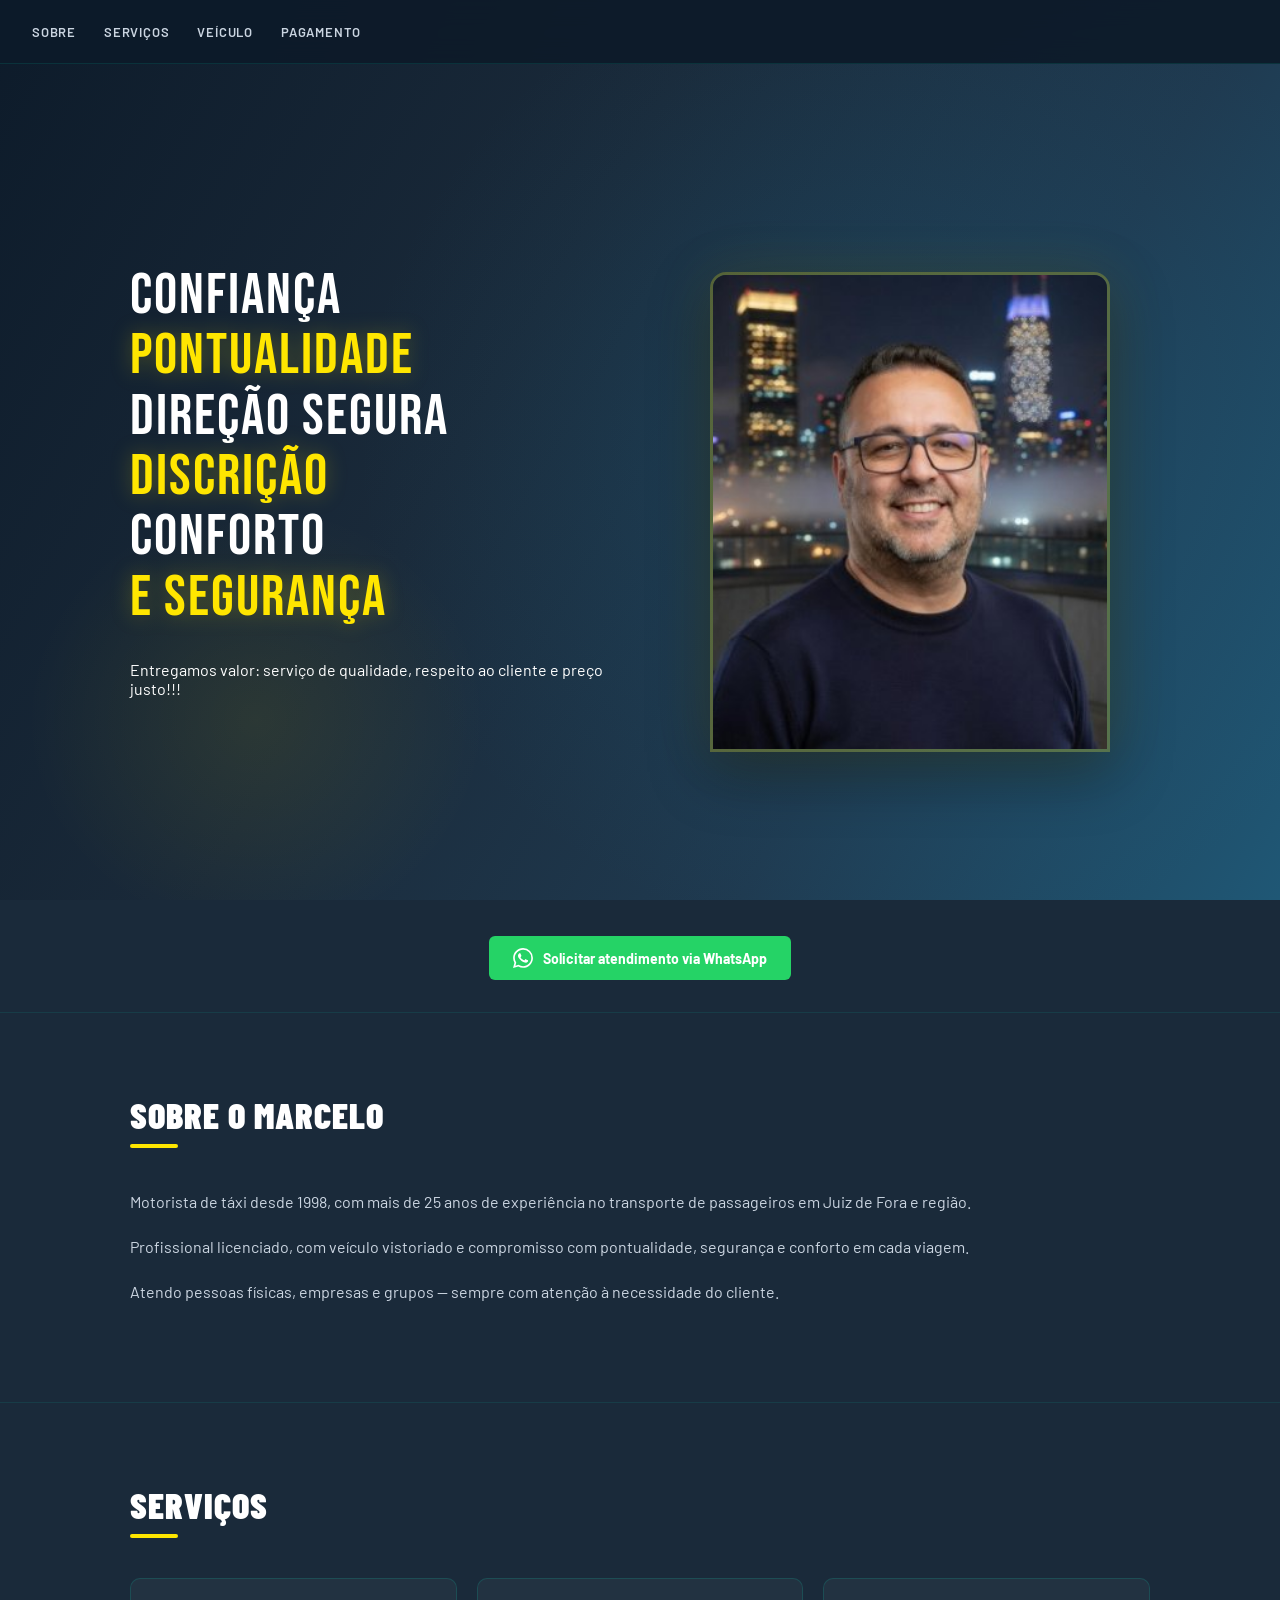
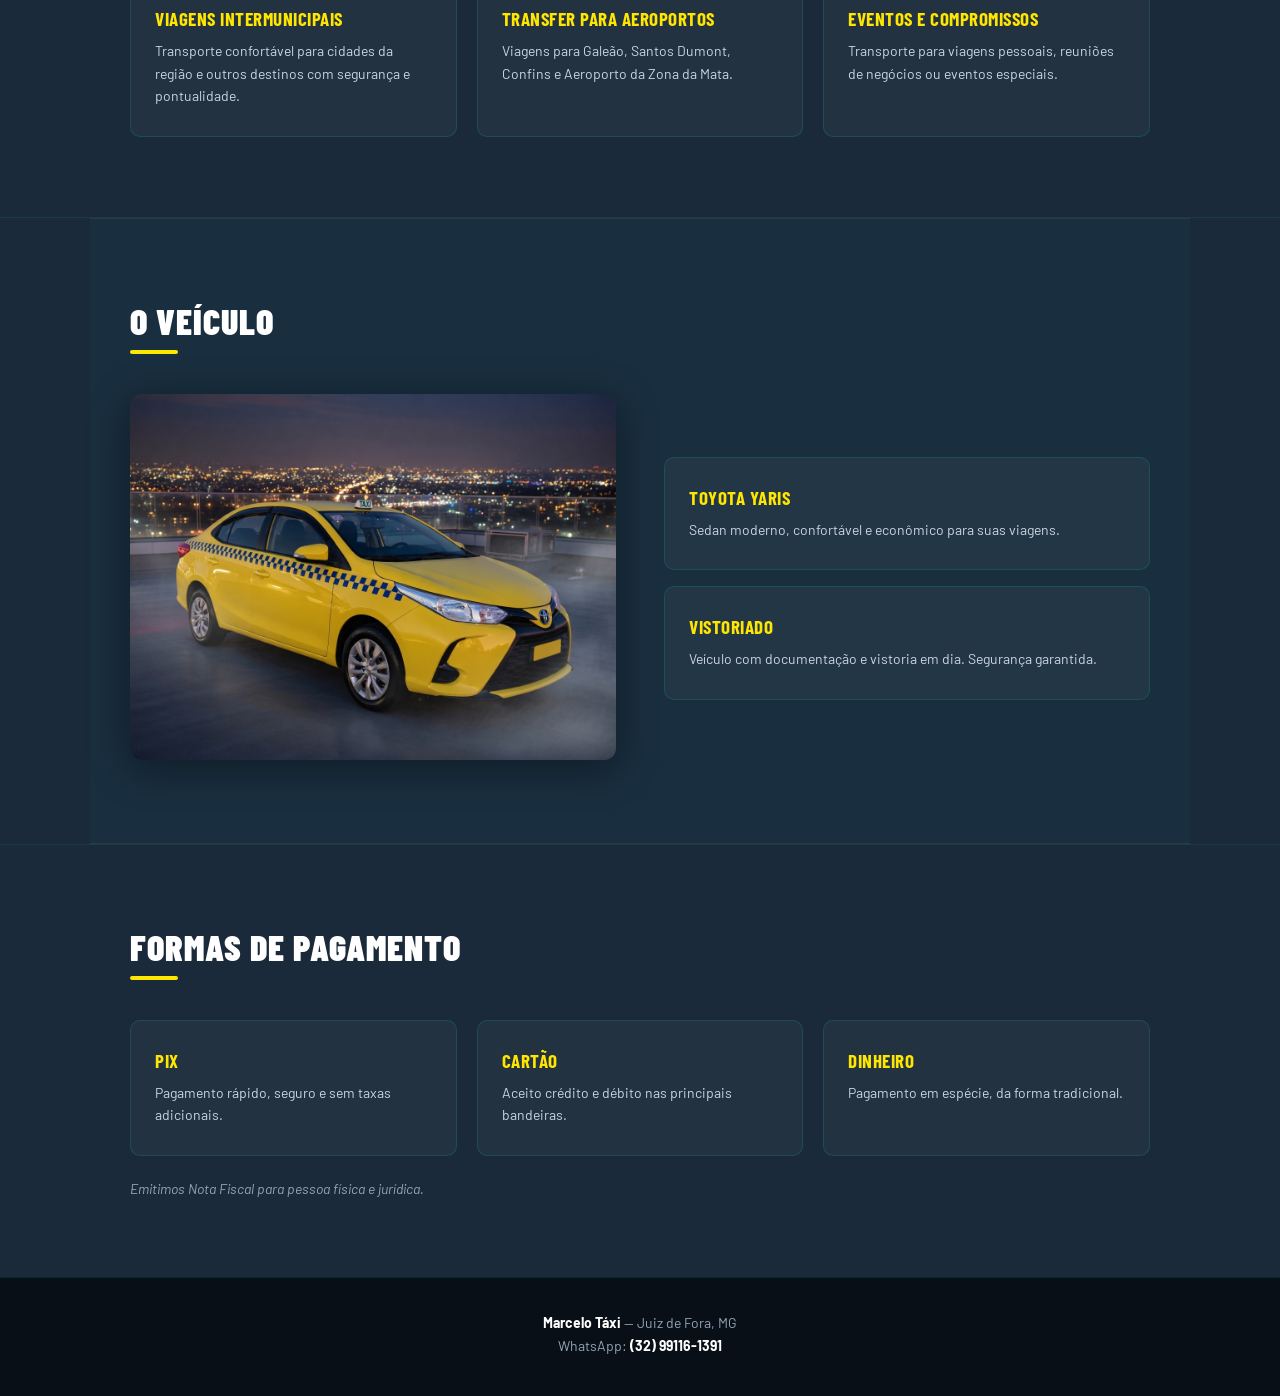
==== commit 1cfc2b2a: "Update index.html" ====
--- a/index.html
+++ b/index.html
@@ -36,7 +36,6 @@
         <span class="palavra py">E SEGURANÇA</span>
       </div>
       <div class="hero-tagline">
-        <span class="hero-tagline-nome">Marcelo Táxi</span>
         <span class="hero-tagline-sub">Entregamos valor: serviço de qualidade, respeito ao cliente e preço justo!!!</span>
       </div>
     </div>
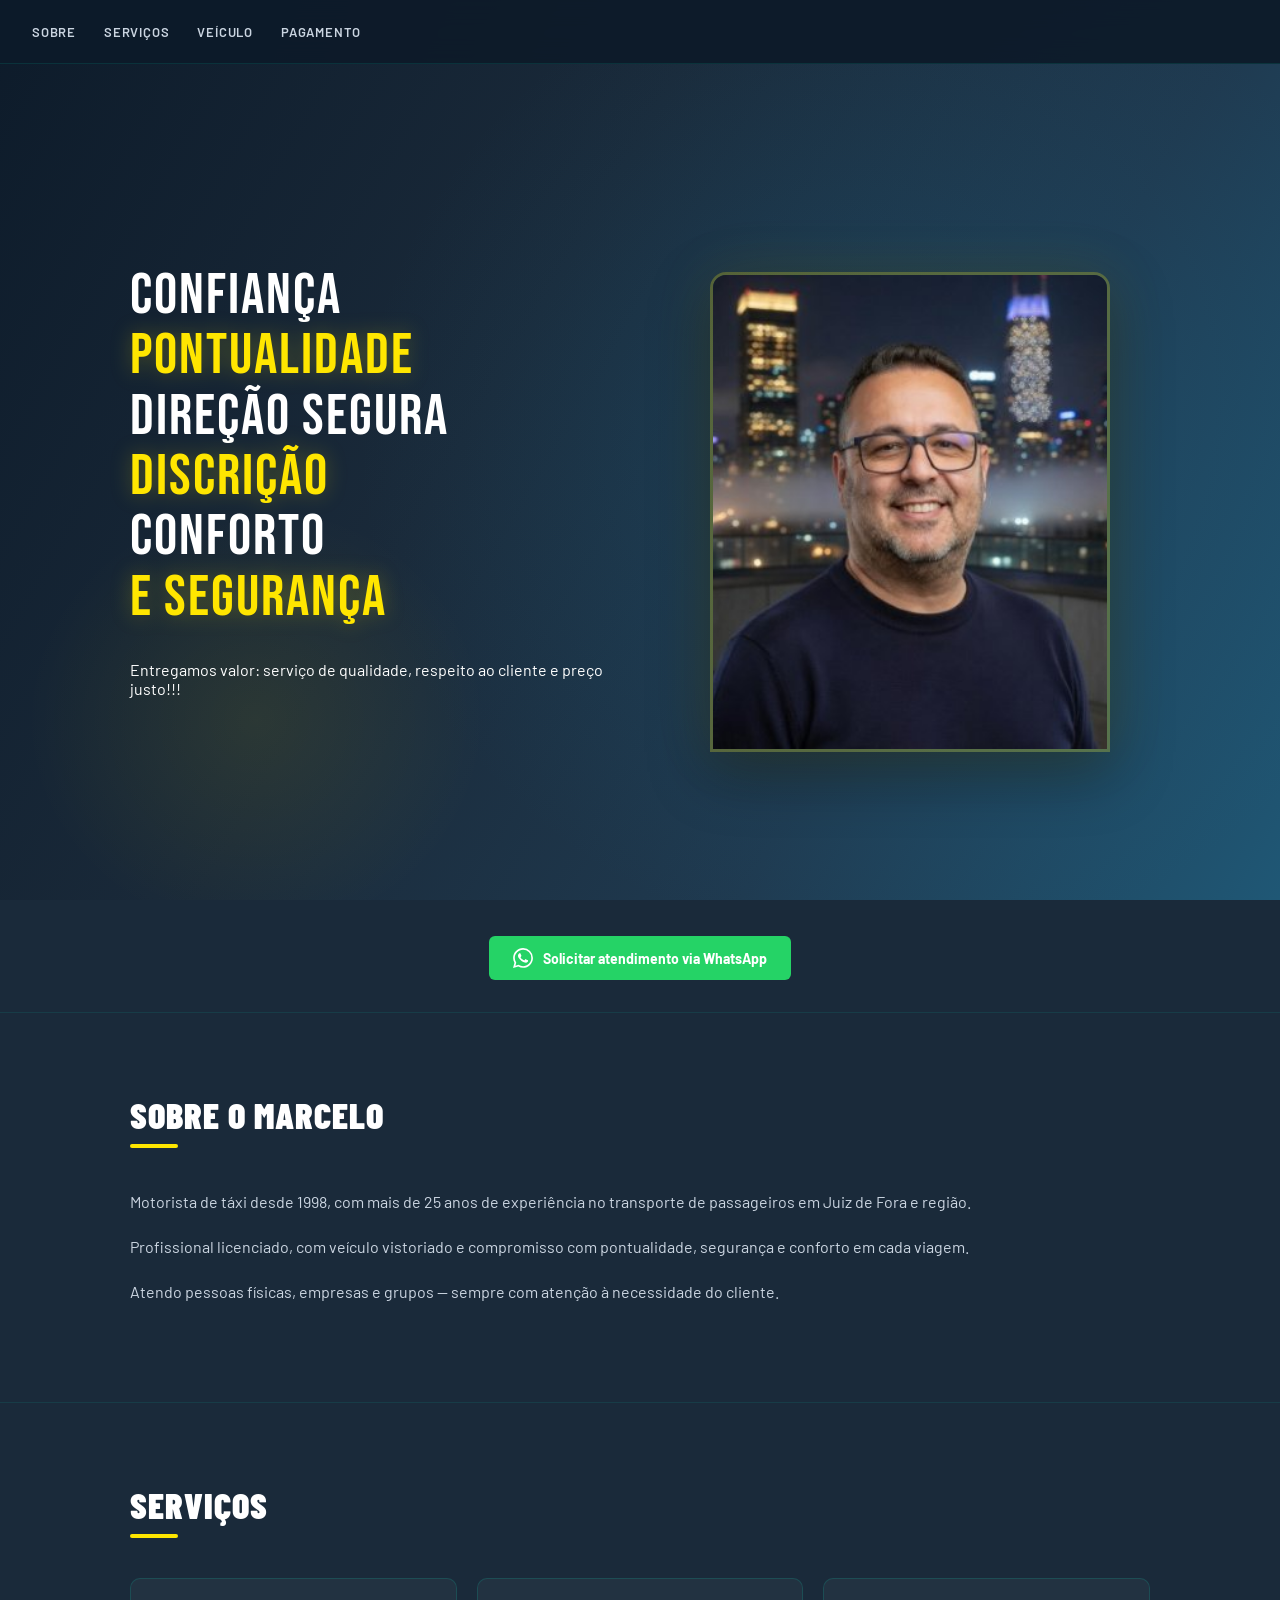
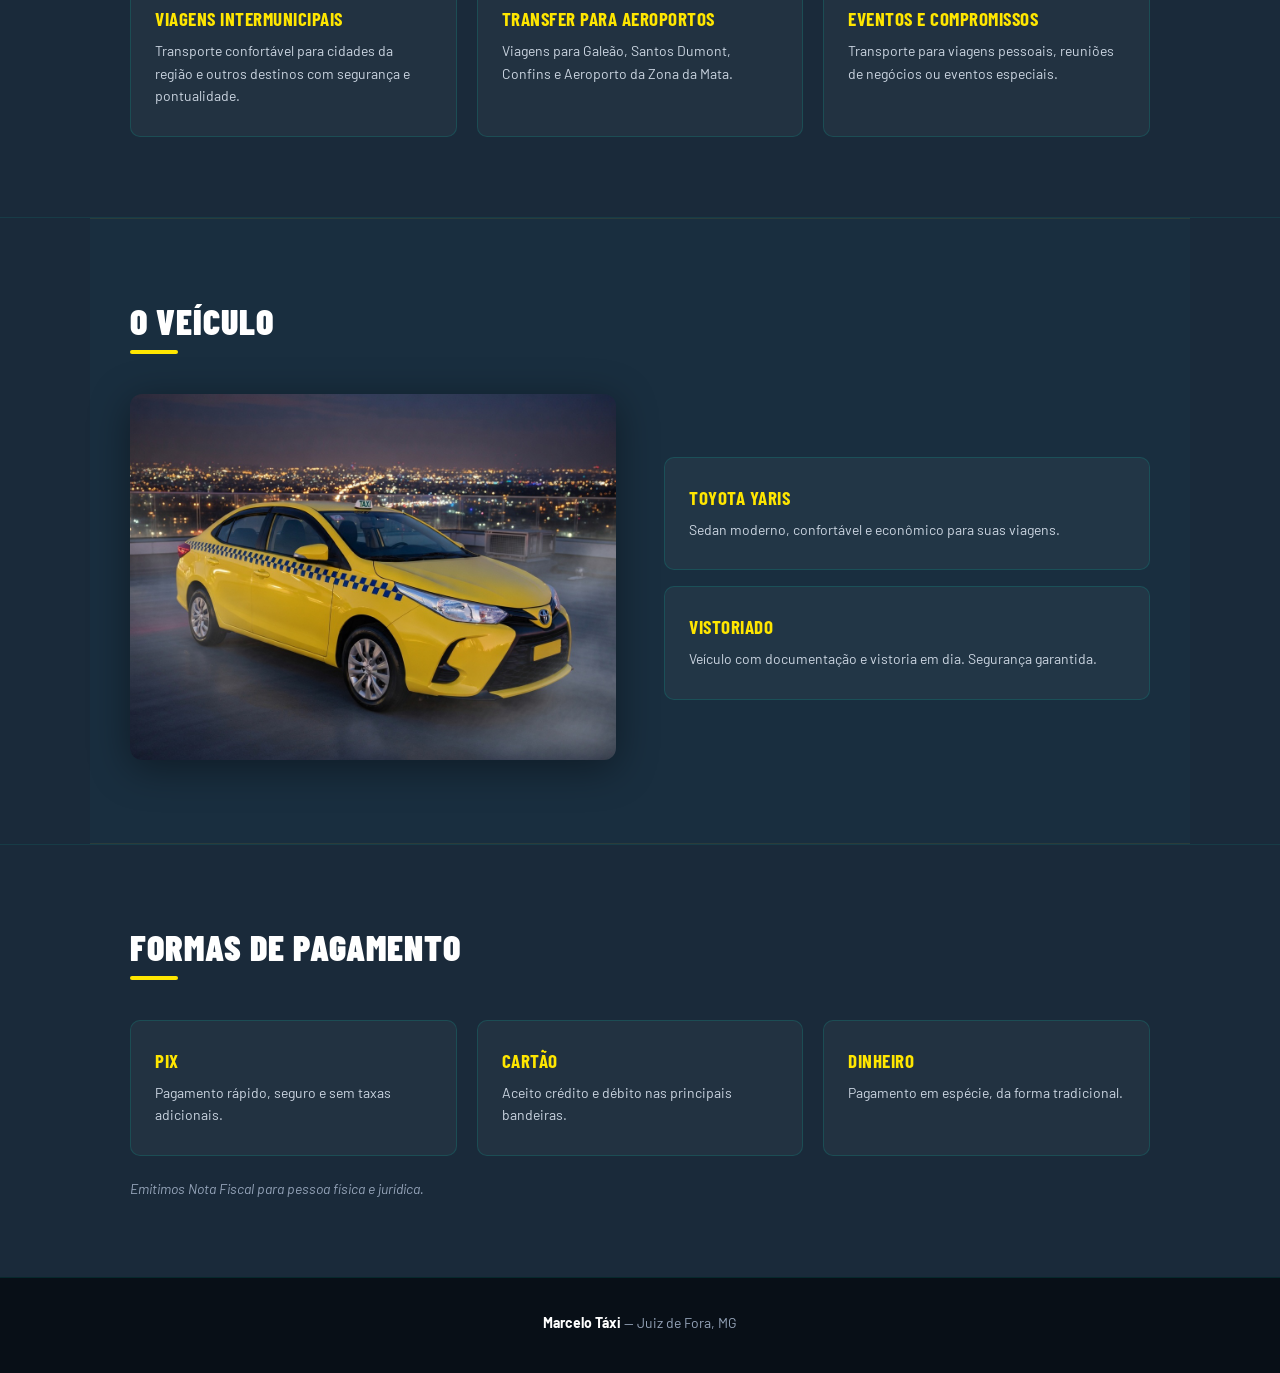
==== commit 45abadf5: "Update index.html" ====
--- a/index.html
+++ b/index.html
@@ -1,4 +1,3 @@
-
 <!DOCTYPE html>
 <html lang="pt-br">
 <head>
@@ -137,7 +136,6 @@
 <!-- ── FOOTER ── -->
 <footer>
   <p><strong>Marcelo Táxi</strong> — Juiz de Fora, MG</p>
-  <p>WhatsApp: <strong>(32) 99116-1391</strong></p>
 </footer>
 
 <script src="script.js"></script>
